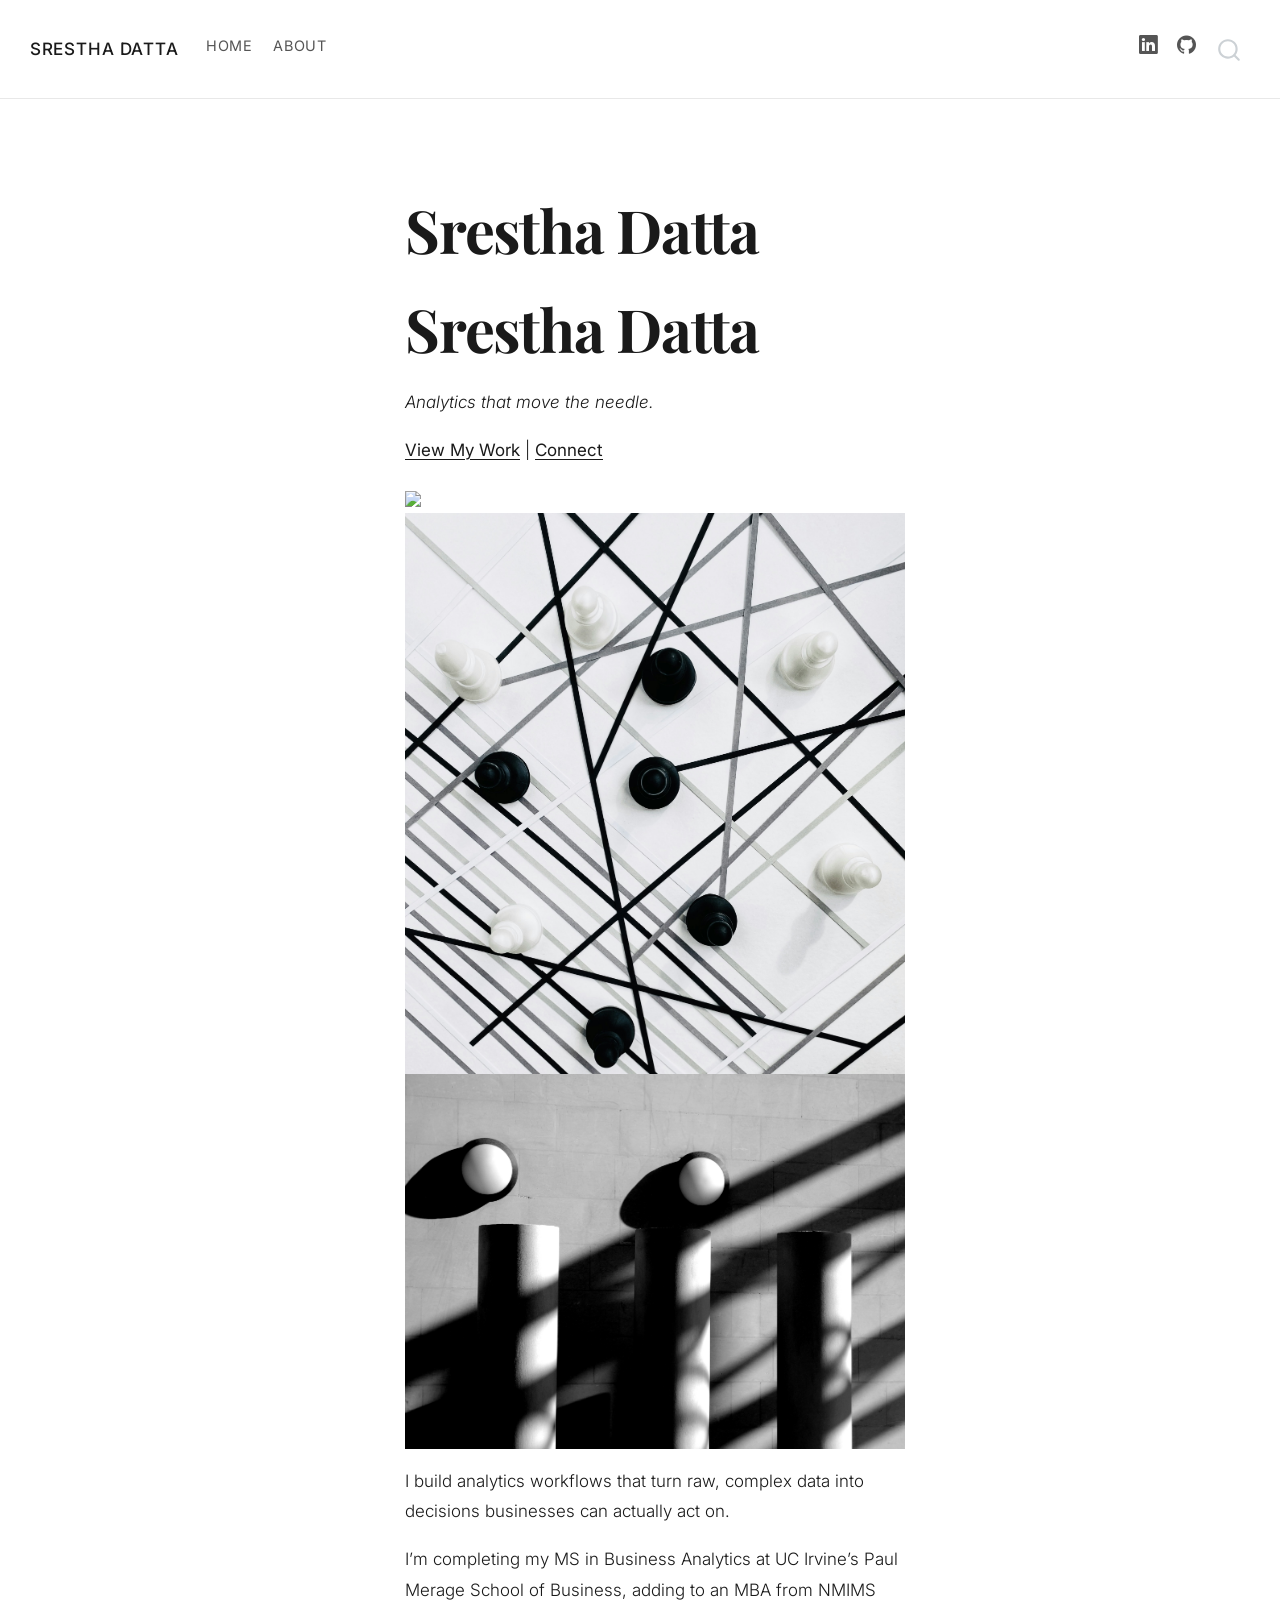
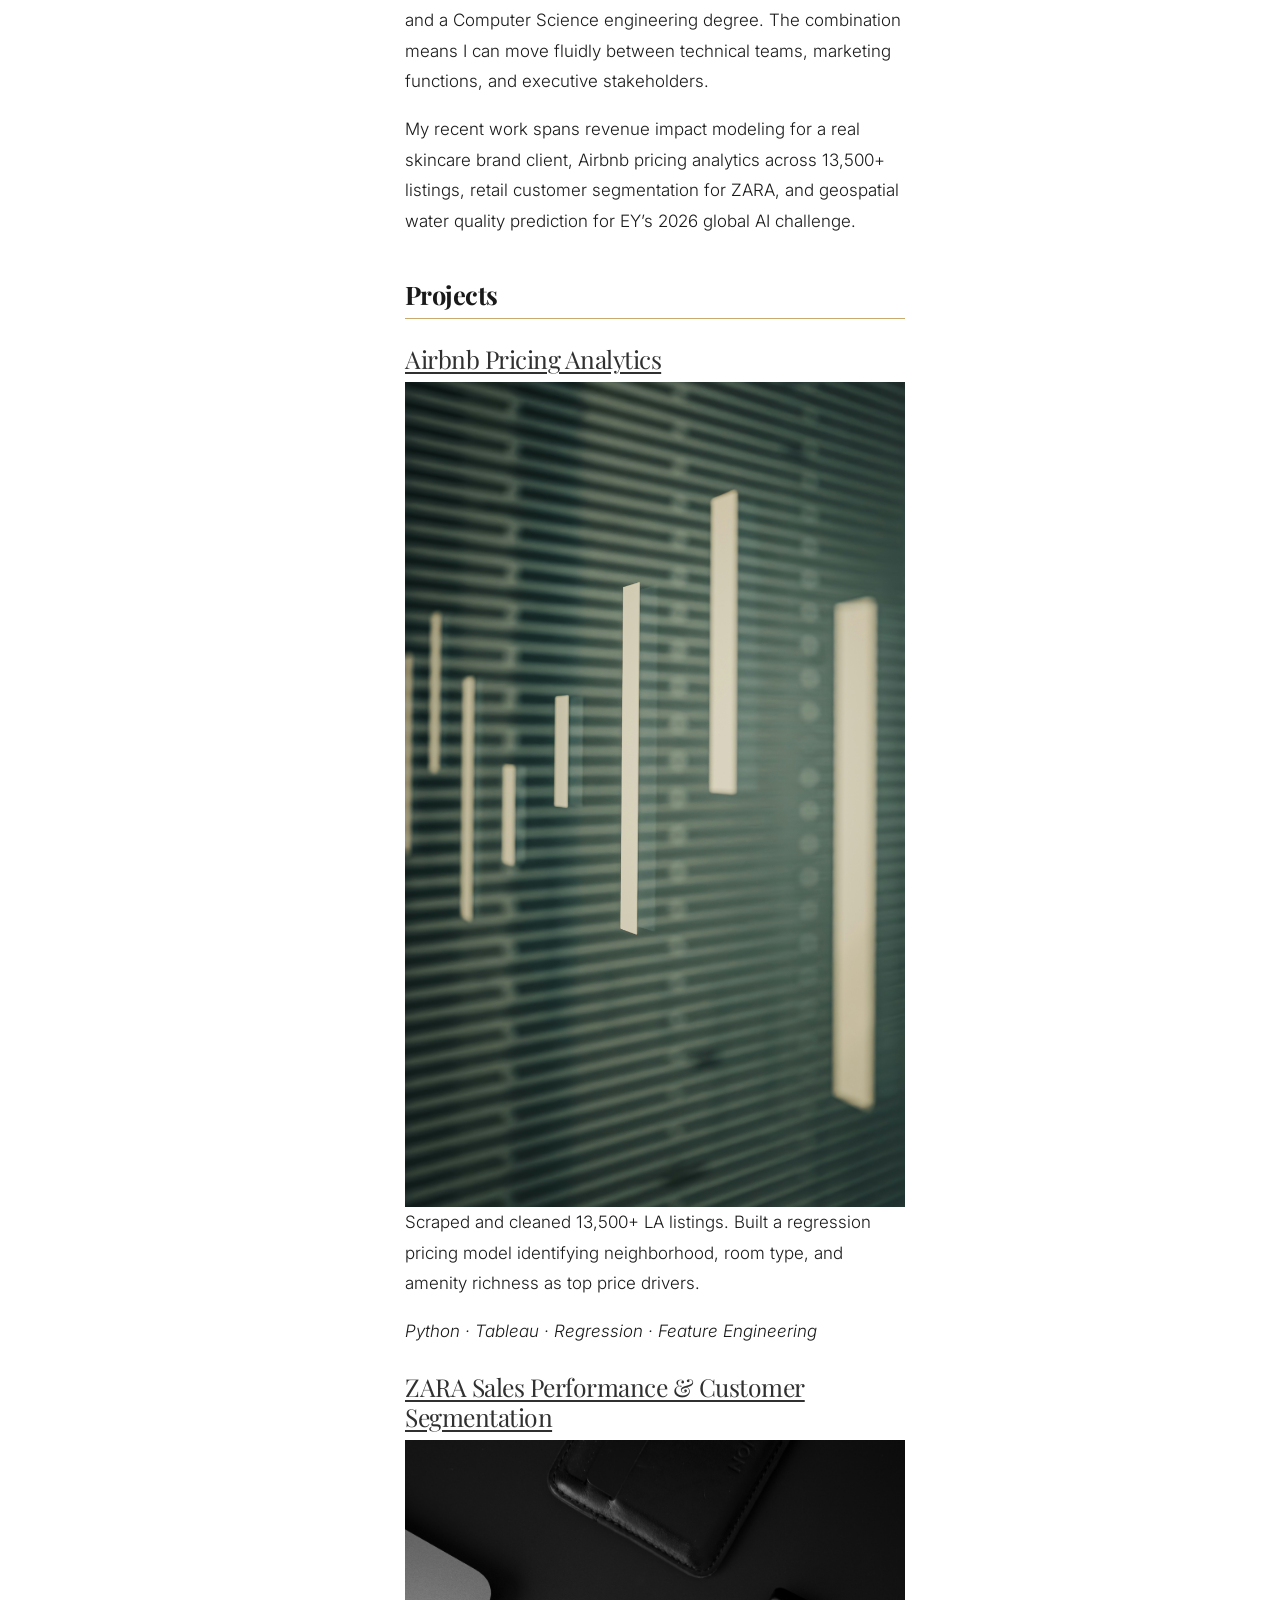
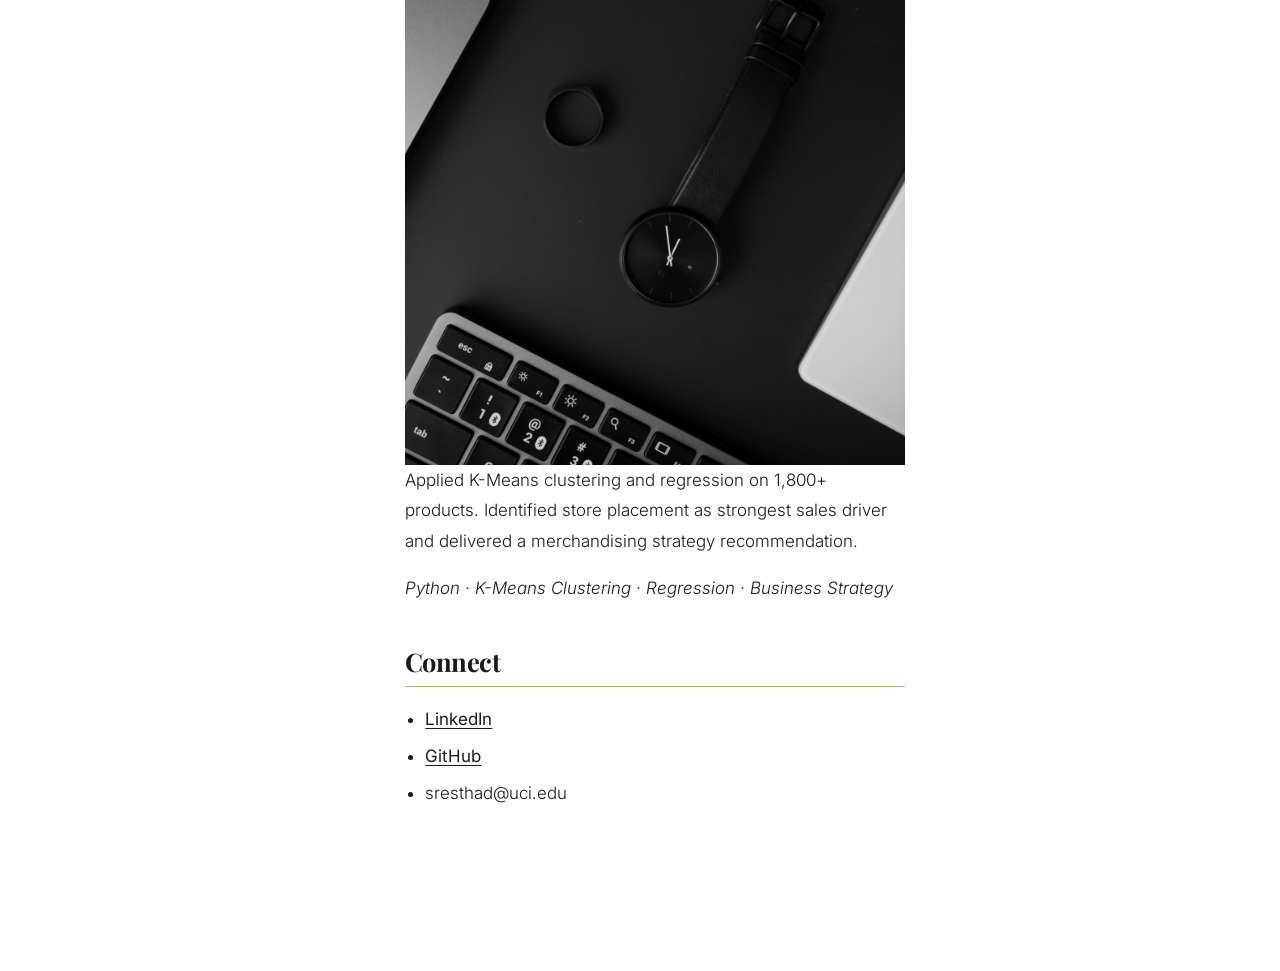
==== index.html @ 5353c67e "deploy: 37ba5224ee42e833a405b9faaa0be8b870cb8e90" ====
<!DOCTYPE html>
<html xmlns="http://www.w3.org/1999/xhtml" lang="en" xml:lang="en"><head>

<meta charset="utf-8">
<meta name="generator" content="quarto-1.9.37">

<meta name="viewport" content="width=device-width, initial-scale=1.0, user-scalable=yes">


<title>Srestha Datta</title>
<style>
/* Default styles provided by pandoc.
** See https://pandoc.org/MANUAL.html#variables-for-html for config info.
*/
code{white-space: pre-wrap;}
span.smallcaps{font-variant: small-caps;}
div.columns{display: flex; gap: min(4vw, 1.5em);}
div.column{flex: auto; overflow-x: auto;}
div.hanging-indent{margin-left: 1.5em; text-indent: -1.5em;}
ul.task-list{list-style: none;}
ul.task-list li input[type="checkbox"] {
  width: 0.8em;
  margin: 0 0.8em 0.2em -1em; /* quarto-specific, see https://github.com/quarto-dev/quarto-cli/issues/4556 */ 
  vertical-align: middle;
}
</style>


<script src="site_libs/quarto-nav/quarto-nav.js"></script>
<script src="site_libs/quarto-nav/headroom.min.js"></script>
<script src="site_libs/clipboard/clipboard.min.js"></script>
<script src="site_libs/quarto-search/autocomplete.umd.js"></script>
<script src="site_libs/quarto-search/fuse.min.js"></script>
<script src="site_libs/quarto-search/quarto-search.js"></script>
<meta name="quarto:offset" content="./">
<script src="site_libs/quarto-html/quarto.js" type="module"></script>
<script src="site_libs/quarto-html/tabsets/tabsets.js" type="module"></script>
<script src="site_libs/quarto-html/popper.min.js"></script>
<script src="site_libs/quarto-html/tippy.umd.min.js"></script>
<script src="site_libs/quarto-html/anchor.min.js"></script>
<link href="site_libs/quarto-html/tippy.css" rel="stylesheet">
<link href="site_libs/quarto-html/quarto-syntax-highlighting-7f8f88aac4f3542376d5c11b86a4c14d.css" rel="stylesheet" id="quarto-text-highlighting-styles">
<script src="site_libs/bootstrap/bootstrap.min.js"></script>
<link href="site_libs/bootstrap/bootstrap-icons.css" rel="stylesheet">
<link href="site_libs/bootstrap/bootstrap-f7333b7c44a7c3d55afcc11699a363c3.min.css" rel="stylesheet" append-hash="true" id="quarto-bootstrap" data-mode="light">
<script id="quarto-search-options" type="application/json">{
  "location": "navbar",
  "copy-button": false,
  "collapse-after": 3,
  "panel-placement": "end",
  "type": "overlay",
  "limit": 50,
  "keyboard-shortcut": [
    "f",
    "/",
    "s"
  ],
  "show-item-context": false,
  "language": {
    "search-no-results-text": "No results",
    "search-matching-documents-text": "matching documents",
    "search-copy-link-title": "Copy link to search",
    "search-hide-matches-text": "Hide additional matches",
    "search-more-match-text": "more match in this document",
    "search-more-matches-text": "more matches in this document",
    "search-clear-button-title": "Clear",
    "search-text-placeholder": "",
    "search-detached-cancel-button-title": "Cancel",
    "search-submit-button-title": "Submit",
    "search-label": "Search"
  }
}</script>


<link rel="stylesheet" href="styles.css">
</head>

<body class="nav-fixed fullcontent quarto-light">

<div id="quarto-search-results"></div>
  <header id="quarto-header" class="headroom fixed-top">
    <nav class="navbar navbar-expand-lg " data-bs-theme="dark">
      <div class="navbar-container container-fluid">
      <div class="navbar-brand-container mx-auto">
    <a class="navbar-brand" href="./index.html">
    <span class="navbar-title">Srestha Datta</span>
    </a>
  </div>
            <div id="quarto-search" class="" title="Search"></div>
          <button class="navbar-toggler" type="button" data-bs-toggle="collapse" data-bs-target="#navbarCollapse" aria-controls="navbarCollapse" role="menu" aria-expanded="false" aria-label="Toggle navigation" onclick="if (window.quartoToggleHeadroom) { window.quartoToggleHeadroom(); }">
  <span class="navbar-toggler-icon"></span>
</button>
          <div class="collapse navbar-collapse" id="navbarCollapse">
            <ul class="navbar-nav navbar-nav-scroll me-auto">
  <li class="nav-item">
    <a class="nav-link active" href="./index.html" aria-current="page"> 
<span class="menu-text">Home</span></a>
  </li>  
  <li class="nav-item">
    <a class="nav-link" href="./about.html"> 
<span class="menu-text">About</span></a>
  </li>  
</ul>
            <ul class="navbar-nav navbar-nav-scroll ms-auto">
  <li class="nav-item compact">
    <a class="nav-link" href="https://www.linkedin.com/in/sresthadatta-316541162"> <i class="bi bi-linkedin" role="img">
</i> 
<span class="menu-text"></span></a>
  </li>  
  <li class="nav-item compact">
    <a class="nav-link" href="https://github.com/sresthadatta"> <i class="bi bi-github" role="img">
</i> 
<span class="menu-text"></span></a>
  </li>  
</ul>
          </div> <!-- /navcollapse -->
            <div class="quarto-navbar-tools">
</div>
      </div> <!-- /container-fluid -->
    </nav>
</header>
<!-- content -->
<div id="quarto-content" class="quarto-container page-columns page-rows-contents page-layout-article page-navbar">
<!-- sidebar -->
<!-- margin-sidebar -->
    
<!-- main -->
<main class="content" id="quarto-document-content">

<header id="title-block-header" class="quarto-title-block default">
<div class="quarto-title">
<h1 class="title">Srestha Datta</h1>
</div>



<div class="quarto-title-meta">

    
  
    
  </div>
  


</header>


<section id="srestha-datta" class="level1 hero-section">
<h1>Srestha Datta</h1>
<p><em>Analytics that move the needle.</em></p>
<p><a href="#projects">View My Work</a> | <a href="#connect">Connect</a></p>
</section>
<div class="gallery-strip">
<p><img src="images/yevhen-ptashnyk-8HG730u1Y-unsplash.jpg" class="img-fluid"> <img src="images/anna-liski-QCt93oSosQQ-unsplash.jpg" class="img-fluid"> <img src="images/lorna-grima-2hSifUwzocs-unsplash.jpg" class="img-fluid"></p>
</div>
<p>I build analytics workflows that turn raw, complex data into decisions businesses can actually act on.</p>
<p>I’m completing my MS in Business Analytics at UC Irvine’s Paul Merage School of Business, adding to an MBA from NMIMS and a Computer Science engineering degree. The combination means I can move fluidly between technical teams, marketing functions, and executive stakeholders.</p>
<p>My recent work spans revenue impact modeling for a real skincare brand client, Airbnb pricing analytics across 13,500+ listings, retail customer segmentation for ZARA, and geospatial water quality prediction for EY’s 2026 global AI challenge.</p>
<section id="projects" class="level2">
<h2 class="anchored" data-anchor-id="projects">Projects</h2>
<section id="airbnb-pricing-analytics" class="level3 project-card">
<h3 class="anchored" data-anchor-id="airbnb-pricing-analytics"><a href="https://github.com/sresthadatta/Airbnb-Analysis">Airbnb Pricing Analytics</a></h3>
<p><img src="images/declan-sun-MF0Wf9aKxU4-unsplash.jpg" class="img-fluid"> Scraped and cleaned 13,500+ LA listings. Built a regression pricing model identifying neighborhood, room type, and amenity richness as top price drivers.</p>
<p><em>Python · Tableau · Regression · Feature Engineering</em></p>
</section>
<section id="zara-sales-performance-customer-segmentation" class="level3 project-card">
<h3 class="anchored" data-anchor-id="zara-sales-performance-customer-segmentation"><a href="https://github.com/sresthadatta/ZARA-Marketing-Analytics">ZARA Sales Performance &amp; Customer Segmentation</a></h3>
<p><img src="images/ernest-karchmit-0fbmfAFC_cM-unsplash.jpg" class="img-fluid"> Applied K-Means clustering and regression on 1,800+ products. Identified store placement as strongest sales driver and delivered a merchandising strategy recommendation.</p>
<p><em>Python · K-Means Clustering · Regression · Business Strategy</em></p>
</section>
</section>
<section id="connect" class="level2">
<h2 class="anchored" data-anchor-id="connect">Connect</h2>
<ul>
<li><a href="https://www.linkedin.com/in/sresthadatta-316541162">LinkedIn</a></li>
<li><a href="https://github.com/sresthadatta">GitHub</a></li>
<li>sresthad@uci.edu</li>
</ul>


</section>

</main> <!-- /main -->
<script id="quarto-html-after-body" type="application/javascript">
  window.document.addEventListener("DOMContentLoaded", function (event) {
    const icon = "";
    const anchorJS = new window.AnchorJS();
    anchorJS.options = {
      placement: 'right',
      icon: icon
    };
    anchorJS.add('.anchored');
    const isCodeAnnotation = (el) => {
      for (const clz of el.classList) {
        if (clz.startsWith('code-annotation-')) {                     
          return true;
        }
      }
      return false;
    }
    const onCopySuccess = function(e) {
      // button target
      const button = e.trigger;
      // don't keep focus
      button.blur();
      // flash "checked"
      button.classList.add('code-copy-button-checked');
      var currentTitle = button.getAttribute("title");
      button.setAttribute("title", "Copied!");
      let tooltip;
      if (window.bootstrap) {
        button.setAttribute("data-bs-toggle", "tooltip");
        button.setAttribute("data-bs-placement", "left");
        button.setAttribute("data-bs-title", "Copied!");
        tooltip = new bootstrap.Tooltip(button, 
          { trigger: "manual", 
            customClass: "code-copy-button-tooltip",
            offset: [0, -8]});
        tooltip.show();    
      }
      setTimeout(function() {
        if (tooltip) {
          tooltip.hide();
          button.removeAttribute("data-bs-title");
          button.removeAttribute("data-bs-toggle");
          button.removeAttribute("data-bs-placement");
        }
        button.setAttribute("title", currentTitle);
        button.classList.remove('code-copy-button-checked');
      }, 1000);
      // clear code selection
      e.clearSelection();
    }
    const getTextToCopy = function(trigger) {
      const outerScaffold = trigger.parentElement.cloneNode(true);
      const codeEl = outerScaffold.querySelector('code');
      for (const childEl of codeEl.children) {
        if (isCodeAnnotation(childEl)) {
          childEl.remove();
        }
      }
      return codeEl.innerText;
    }
    const clipboard = new window.ClipboardJS('.code-copy-button:not([data-in-quarto-modal])', {
      text: getTextToCopy
    });
    clipboard.on('success', onCopySuccess);
    if (window.document.getElementById('quarto-embedded-source-code-modal')) {
      const clipboardModal = new window.ClipboardJS('.code-copy-button[data-in-quarto-modal]', {
        text: getTextToCopy,
        container: window.document.getElementById('quarto-embedded-source-code-modal')
      });
      clipboardModal.on('success', onCopySuccess);
    }
      var localhostRegex = new RegExp(/^(?:http|https):\/\/localhost\:?[0-9]*\//);
      var mailtoRegex = new RegExp(/^mailto:/);
        var filterRegex = new RegExp('/' + window.location.host + '/');
      var isInternal = (href) => {
          return filterRegex.test(href) || localhostRegex.test(href) || mailtoRegex.test(href);
      }
      // Inspect non-navigation links and adorn them if external
     var links = window.document.querySelectorAll('a[href]:not(.nav-link):not(.navbar-brand):not(.toc-action):not(.sidebar-link):not(.sidebar-item-toggle):not(.pagination-link):not(.no-external):not([aria-hidden]):not(.dropdown-item):not(.quarto-navigation-tool):not(.about-link)');
      for (var i=0; i<links.length; i++) {
        const link = links[i];
        if (!isInternal(link.href)) {
          // undo the damage that might have been done by quarto-nav.js in the case of
          // links that we want to consider external
          if (link.dataset.originalHref !== undefined) {
            link.href = link.dataset.originalHref;
          }
        }
      }
    function tippyHover(el, contentFn, onTriggerFn, onUntriggerFn) {
      const config = {
        allowHTML: true,
        maxWidth: 500,
        delay: 100,
        arrow: false,
        appendTo: function(el) {
            return el.parentElement;
        },
        interactive: true,
        interactiveBorder: 10,
        theme: 'quarto',
        placement: 'bottom-start',
      };
      if (contentFn) {
        config.content = contentFn;
      }
      if (onTriggerFn) {
        config.onTrigger = onTriggerFn;
      }
      if (onUntriggerFn) {
        config.onUntrigger = onUntriggerFn;
      }
      window.tippy(el, config); 
    }
    const noterefs = window.document.querySelectorAll('a[role="doc-noteref"]');
    for (var i=0; i<noterefs.length; i++) {
      const ref = noterefs[i];
      tippyHover(ref, function() {
        // use id or data attribute instead here
        let href = ref.getAttribute('data-footnote-href') || ref.getAttribute('href');
        try { href = new URL(href).hash; } catch {}
        const id = href.replace(/^#\/?/, "");
        const note = window.document.getElementById(id);
        if (note) {
          return note.innerHTML;
        } else {
          return "";
        }
      });
    }
    const xrefs = window.document.querySelectorAll('a.quarto-xref');
    const processXRef = (id, note) => {
      // Strip column container classes
      const stripColumnClz = (el) => {
        el.classList.remove("page-full", "page-columns");
        if (el.children) {
          for (const child of el.children) {
            stripColumnClz(child);
          }
        }
      }
      stripColumnClz(note)
      if (id === null || id.startsWith('sec-')) {
        // Special case sections, only their first couple elements
        const container = document.createElement("div");
        if (note.children && note.children.length > 2) {
          container.appendChild(note.children[0].cloneNode(true));
          for (let i = 1; i < note.children.length; i++) {
            const child = note.children[i];
            if (child.tagName === "P" && child.innerText === "") {
              continue;
            } else {
              container.appendChild(child.cloneNode(true));
              break;
            }
          }
          if (window.Quarto?.typesetMath) {
            window.Quarto.typesetMath(container);
          }
          return container.innerHTML
        } else {
          if (window.Quarto?.typesetMath) {
            window.Quarto.typesetMath(note);
          }
          return note.innerHTML;
        }
      } else {
        // Remove any anchor links if they are present
        const anchorLink = note.querySelector('a.anchorjs-link');
        if (anchorLink) {
          anchorLink.remove();
        }
        if (window.Quarto?.typesetMath) {
          window.Quarto.typesetMath(note);
        }
        if (note.classList.contains("callout")) {
          return note.outerHTML;
        } else {
          return note.innerHTML;
        }
      }
    }
    for (var i=0; i<xrefs.length; i++) {
      const xref = xrefs[i];
      tippyHover(xref, undefined, function(instance) {
        instance.disable();
        let url = xref.getAttribute('href');
        let hash = undefined; 
        if (url.startsWith('#')) {
          hash = url;
        } else {
          try { hash = new URL(url).hash; } catch {}
        }
        if (hash) {
          const id = hash.replace(/^#\/?/, "");
          const note = window.document.getElementById(id);
          if (note !== null) {
            try {
              const html = processXRef(id, note.cloneNode(true));
              instance.setContent(html);
            } finally {
              instance.enable();
              instance.show();
            }
          } else {
            // See if we can fetch this
            fetch(url.split('#')[0])
            .then(res => res.text())
            .then(html => {
              const parser = new DOMParser();
              const htmlDoc = parser.parseFromString(html, "text/html");
              const note = htmlDoc.getElementById(id);
              if (note !== null) {
                const html = processXRef(id, note);
                instance.setContent(html);
              } 
            }).finally(() => {
              instance.enable();
              instance.show();
            });
          }
        } else {
          // See if we can fetch a full url (with no hash to target)
          // This is a special case and we should probably do some content thinning / targeting
          fetch(url)
          .then(res => res.text())
          .then(html => {
            const parser = new DOMParser();
            const htmlDoc = parser.parseFromString(html, "text/html");
            const note = htmlDoc.querySelector('main.content');
            if (note !== null) {
              // This should only happen for chapter cross references
              // (since there is no id in the URL)
              // remove the first header
              if (note.children.length > 0 && note.children[0].tagName === "HEADER") {
                note.children[0].remove();
              }
              const html = processXRef(null, note);
              instance.setContent(html);
            } 
          }).finally(() => {
            instance.enable();
            instance.show();
          });
        }
      }, function(instance) {
      });
    }
        let selectedAnnoteEl;
        const selectorForAnnotation = ( cell, annotation) => {
          let cellAttr = 'data-code-cell="' + cell + '"';
          let lineAttr = 'data-code-annotation="' +  annotation + '"';
          const selector = 'span[' + cellAttr + '][' + lineAttr + ']';
          return selector;
        }
        const selectCodeLines = (annoteEl) => {
          const doc = window.document;
          const targetCell = annoteEl.getAttribute("data-target-cell");
          const targetAnnotation = annoteEl.getAttribute("data-target-annotation");
          const annoteSpan = window.document.querySelector(selectorForAnnotation(targetCell, targetAnnotation));
          const lines = annoteSpan.getAttribute("data-code-lines").split(",");
          const lineIds = lines.map((line) => {
            return targetCell + "-" + line;
          })
          let top = null;
          let height = null;
          let parent = null;
          if (lineIds.length > 0) {
              //compute the position of the single el (top and bottom and make a div)
              const el = window.document.getElementById(lineIds[0]);
              top = el.offsetTop;
              height = el.offsetHeight;
              parent = el.parentElement.parentElement;
            if (lineIds.length > 1) {
              const lastEl = window.document.getElementById(lineIds[lineIds.length - 1]);
              const bottom = lastEl.offsetTop + lastEl.offsetHeight;
              height = bottom - top;
            }
            if (top !== null && height !== null && parent !== null) {
              // cook up a div (if necessary) and position it 
              let div = window.document.getElementById("code-annotation-line-highlight");
              if (div === null) {
                div = window.document.createElement("div");
                div.setAttribute("id", "code-annotation-line-highlight");
                div.style.position = 'absolute';
                parent.appendChild(div);
              }
              div.style.top = top - 2 + "px";
              div.style.height = height + 4 + "px";
              div.style.left = 0;
              let gutterDiv = window.document.getElementById("code-annotation-line-highlight-gutter");
              if (gutterDiv === null) {
                gutterDiv = window.document.createElement("div");
                gutterDiv.setAttribute("id", "code-annotation-line-highlight-gutter");
                gutterDiv.style.position = 'absolute';
                const codeCell = window.document.getElementById(targetCell);
                const gutter = codeCell.querySelector('.code-annotation-gutter');
                gutter.appendChild(gutterDiv);
              }
              gutterDiv.style.top = top - 2 + "px";
              gutterDiv.style.height = height + 4 + "px";
            }
            selectedAnnoteEl = annoteEl;
          }
        };
        const unselectCodeLines = () => {
          const elementsIds = ["code-annotation-line-highlight", "code-annotation-line-highlight-gutter"];
          elementsIds.forEach((elId) => {
            const div = window.document.getElementById(elId);
            if (div) {
              div.remove();
            }
          });
          selectedAnnoteEl = undefined;
        };
          // Handle positioning of the toggle
      window.addEventListener(
        "resize",
        throttle(() => {
          elRect = undefined;
          if (selectedAnnoteEl) {
            selectCodeLines(selectedAnnoteEl);
          }
        }, 10)
      );
      function throttle(fn, ms) {
      let throttle = false;
      let timer;
        return (...args) => {
          if(!throttle) { // first call gets through
              fn.apply(this, args);
              throttle = true;
          } else { // all the others get throttled
              if(timer) clearTimeout(timer); // cancel #2
              timer = setTimeout(() => {
                fn.apply(this, args);
                timer = throttle = false;
              }, ms);
          }
        };
      }
        // Attach click handler to the DT
        const annoteDls = window.document.querySelectorAll('dt[data-target-cell]');
        for (const annoteDlNode of annoteDls) {
          annoteDlNode.addEventListener('click', (event) => {
            const clickedEl = event.target;
            if (clickedEl !== selectedAnnoteEl) {
              unselectCodeLines();
              const activeEl = window.document.querySelector('dt[data-target-cell].code-annotation-active');
              if (activeEl) {
                activeEl.classList.remove('code-annotation-active');
              }
              selectCodeLines(clickedEl);
              clickedEl.classList.add('code-annotation-active');
            } else {
              // Unselect the line
              unselectCodeLines();
              clickedEl.classList.remove('code-annotation-active');
            }
          });
        }
    const findCites = (el) => {
      const parentEl = el.parentElement;
      if (parentEl) {
        const cites = parentEl.dataset.cites;
        if (cites) {
          return {
            el,
            cites: cites.split(' ')
          };
        } else {
          return findCites(el.parentElement)
        }
      } else {
        return undefined;
      }
    };
    var bibliorefs = window.document.querySelectorAll('a[role="doc-biblioref"]');
    for (var i=0; i<bibliorefs.length; i++) {
      const ref = bibliorefs[i];
      const citeInfo = findCites(ref);
      if (citeInfo) {
        tippyHover(citeInfo.el, function() {
          var popup = window.document.createElement('div');
          citeInfo.cites.forEach(function(cite) {
            var citeDiv = window.document.createElement('div');
            citeDiv.classList.add('hanging-indent');
            citeDiv.classList.add('csl-entry');
            var biblioDiv = window.document.getElementById('ref-' + cite);
            if (biblioDiv) {
              citeDiv.innerHTML = biblioDiv.innerHTML;
            }
            popup.appendChild(citeDiv);
          });
          return popup.innerHTML;
        });
      }
    }
  });
  </script>
</div> <!-- /content -->




</body></html>
---- site_libs/quarto-html/tippy.css ----
.tippy-box[data-animation=fade][data-state=hidden]{opacity:0}[data-tippy-root]{max-width:calc(100vw - 10px)}.tippy-box{position:relative;background-color:#333;color:#fff;border-radius:4px;font-size:14px;line-height:1.4;white-space:normal;outline:0;transition-property:transform,visibility,opacity}.tippy-box[data-placement^=top]>.tippy-arrow{bottom:0}.tippy-box[data-placement^=top]>.tippy-arrow:before{bottom:-7px;left:0;border-width:8px 8px 0;border-top-color:initial;transform-origin:center top}.tippy-box[data-placement^=bottom]>.tippy-arrow{top:0}.tippy-box[data-placement^=bottom]>.tippy-arrow:before{top:-7px;left:0;border-width:0 8px 8px;border-bottom-color:initial;transform-origin:center bottom}.tippy-box[data-placement^=left]>.tippy-arrow{right:0}.tippy-box[data-placement^=left]>.tippy-arrow:before{border-width:8px 0 8px 8px;border-left-color:initial;right:-7px;transform-origin:center left}.tippy-box[data-placement^=right]>.tippy-arrow{left:0}.tippy-box[data-placement^=right]>.tippy-arrow:before{left:-7px;border-width:8px 8px 8px 0;border-right-color:initial;transform-origin:center right}.tippy-box[data-inertia][data-state=visible]{transition-timing-function:cubic-bezier(.54,1.5,.38,1.11)}.tippy-arrow{width:16px;height:16px;color:#333}.tippy-arrow:before{content:"";position:absolute;border-color:transparent;border-style:solid}.tippy-content{position:relative;padding:5px 9px;z-index:1}
---- site_libs/quarto-html/quarto-syntax-highlighting-7f8f88aac4f3542376d5c11b86a4c14d.css ----
/* quarto syntax highlight colors */
:root {
  --quarto-hl-ot-color: #003B4F;
  --quarto-hl-at-color: #657422;
  --quarto-hl-ss-color: #20794D;
  --quarto-hl-an-color: #5E5E5E;
  --quarto-hl-fu-color: #4758AB;
  --quarto-hl-st-color: #20794D;
  --quarto-hl-cf-color: #003B4F;
  --quarto-hl-op-color: #5E5E5E;
  --quarto-hl-er-color: #AD0000;
  --quarto-hl-bn-color: #AD0000;
  --quarto-hl-al-color: #AD0000;
  --quarto-hl-va-color: #111111;
  --quarto-hl-bu-color: inherit;
  --quarto-hl-ex-color: inherit;
  --quarto-hl-pp-color: #AD0000;
  --quarto-hl-in-color: #5E5E5E;
  --quarto-hl-vs-color: #20794D;
  --quarto-hl-wa-color: #5E5E5E;
  --quarto-hl-do-color: #5E5E5E;
  --quarto-hl-im-color: #00769E;
  --quarto-hl-ch-color: #20794D;
  --quarto-hl-dt-color: #AD0000;
  --quarto-hl-fl-color: #AD0000;
  --quarto-hl-co-color: #5E5E5E;
  --quarto-hl-cv-color: #5E5E5E;
  --quarto-hl-cn-color: #8f5902;
  --quarto-hl-sc-color: #5E5E5E;
  --quarto-hl-dv-color: #AD0000;
  --quarto-hl-kw-color: #003B4F;
}

/* other quarto variables */
:root {
  --quarto-font-monospace: SFMono-Regular, Menlo, Monaco, Consolas, "Liberation Mono", "Courier New", monospace;
}

/* syntax highlight based on Pandoc's rules */
pre > code.sourceCode > span {
  color: #003B4F;
}

code.sourceCode > span {
  color: #003B4F;
}

div.sourceCode,
div.sourceCode pre.sourceCode {
  color: #003B4F;
}

/* Normal */
code span {
  color: #003B4F;
}

/* Alert */
code span.al {
  color: #AD0000;
  font-style: inherit;
}

/* Annotation */
code span.an {
  color: #5E5E5E;
  font-style: inherit;
}

/* Attribute */
code span.at {
  color: #657422;
  font-style: inherit;
}

/* BaseN */
code span.bn {
  color: #AD0000;
  font-style: inherit;
}

/* BuiltIn */
code span.bu {
  font-style: inherit;
}

/* ControlFlow */
code span.cf {
  color: #003B4F;
  font-weight: bold;
  font-style: inherit;
}

/* Char */
code span.ch {
  color: #20794D;
  font-style: inherit;
}

/* Constant */
code span.cn {
  color: #8f5902;
  font-style: inherit;
}

/* Comment */
code span.co {
  color: #5E5E5E;
  font-style: inherit;
}

/* CommentVar */
code span.cv {
  color: #5E5E5E;
  font-style: italic;
}

/* Documentation */
code span.do {
  color: #5E5E5E;
  font-style: italic;
}

/* DataType */
code span.dt {
  color: #AD0000;
  font-style: inherit;
}

/* DecVal */
code span.dv {
  color: #AD0000;
  font-style: inherit;
}

/* Error */
code span.er {
  color: #AD0000;
  font-style: inherit;
}

/* Extension */
code span.ex {
  font-style: inherit;
}

/* Float */
code span.fl {
  color: #AD0000;
  font-style: inherit;
}

/* Function */
code span.fu {
  color: #4758AB;
  font-style: inherit;
}

/* Import */
code span.im {
  color: #00769E;
  font-style: inherit;
}

/* Information */
code span.in {
  color: #5E5E5E;
  font-style: inherit;
}

/* Keyword */
code span.kw {
  color: #003B4F;
  font-weight: bold;
  font-style: inherit;
}

/* Operator */
code span.op {
  color: #5E5E5E;
  font-style: inherit;
}

/* Other */
code span.ot {
  color: #003B4F;
  font-style: inherit;
}

/* Preprocessor */
code span.pp {
  color: #AD0000;
  font-style: inherit;
}

/* SpecialChar */
code span.sc {
  color: #5E5E5E;
  font-style: inherit;
}

/* SpecialString */
code span.ss {
  color: #20794D;
  font-style: inherit;
}

/* String */
code span.st {
  color: #20794D;
  font-style: inherit;
}

/* Variable */
code span.va {
  color: #111111;
  font-style: inherit;
}

/* VerbatimString */
code span.vs {
  color: #20794D;
  font-style: inherit;
}

/* Warning */
code span.wa {
  color: #5E5E5E;
  font-style: italic;
}

.prevent-inlining {
  content: "</";
}

/*# sourceMappingURL=789ad8cd35626ba772517505b42a116e.css.map */
---- styles.css ----
/* Typography */
@import url('https://fonts.googleapis.com/css2?family=Playfair+Display:wght@700&family=Inter:wght@300;400;500&display=swap');

body {
    font-family: 'Inter', sans-serif;
    font-weight: 300;
    color: #1a1a1a;
    background-color: #ffffff;
    font-size: 1rem;
    line-height: 1.8;
}

h1,
h2,
h3 {
    font-family: 'Playfair Display', serif;
    font-weight: 700;
    color: #1a1a1a;
    letter-spacing: -0.02em;
}

h1 {
    font-size: 3.5rem;
    line-height: 1.1;
    margin-bottom: 1.5rem;
}

h2 {
    font-size: 1.5rem;
    margin-top: 2.5rem;
    margin-bottom: 1rem;
    border-bottom: 1px solid #e8e8e8;
    padding-bottom: 0.5rem;
}

/* Navbar */
.navbar {
    background-color: #ffffff !important;
    border-bottom: 1px solid #e8e8e8;
    padding: 1.2rem 2rem;
}

.navbar-brand {
    font-family: 'Inter', sans-serif;
    font-weight: 500;
    font-size: 1rem;
    color: #1a1a1a !important;
    letter-spacing: 0.05em;
    text-transform: uppercase;
}

.nav-link {
    color: #555 !important;
    font-size: 0.85rem;
    letter-spacing: 0.05em;
    text-transform: uppercase;
    font-weight: 400;
}

.nav-link:hover {
    color: #1a1a1a !important;
}

/* Main content */
#quarto-content {
    max-width: 780px;
    margin: 0 auto;
    padding: 4rem 2rem;
}

/* Links */
a {
    color: #1a1a1a;
    text-decoration: underline;
    text-underline-offset: 3px;
}

a:hover {
    color: #c9a96e;
}

/* Accent color — warm gold */
h2 {
    border-bottom-color: #c9a96e;
}

/* List styling */
ul {
    padding-left: 1.2rem;
}

li {
    margin-bottom: 0.4rem;
}

/* Footer */
.nav-footer {
    border-top: 1px solid #e8e8e8;
    font-size: 0.8rem;
    color: #999;
    padding: 1.5rem 2rem;
}

/* Custom styles — add your own here */
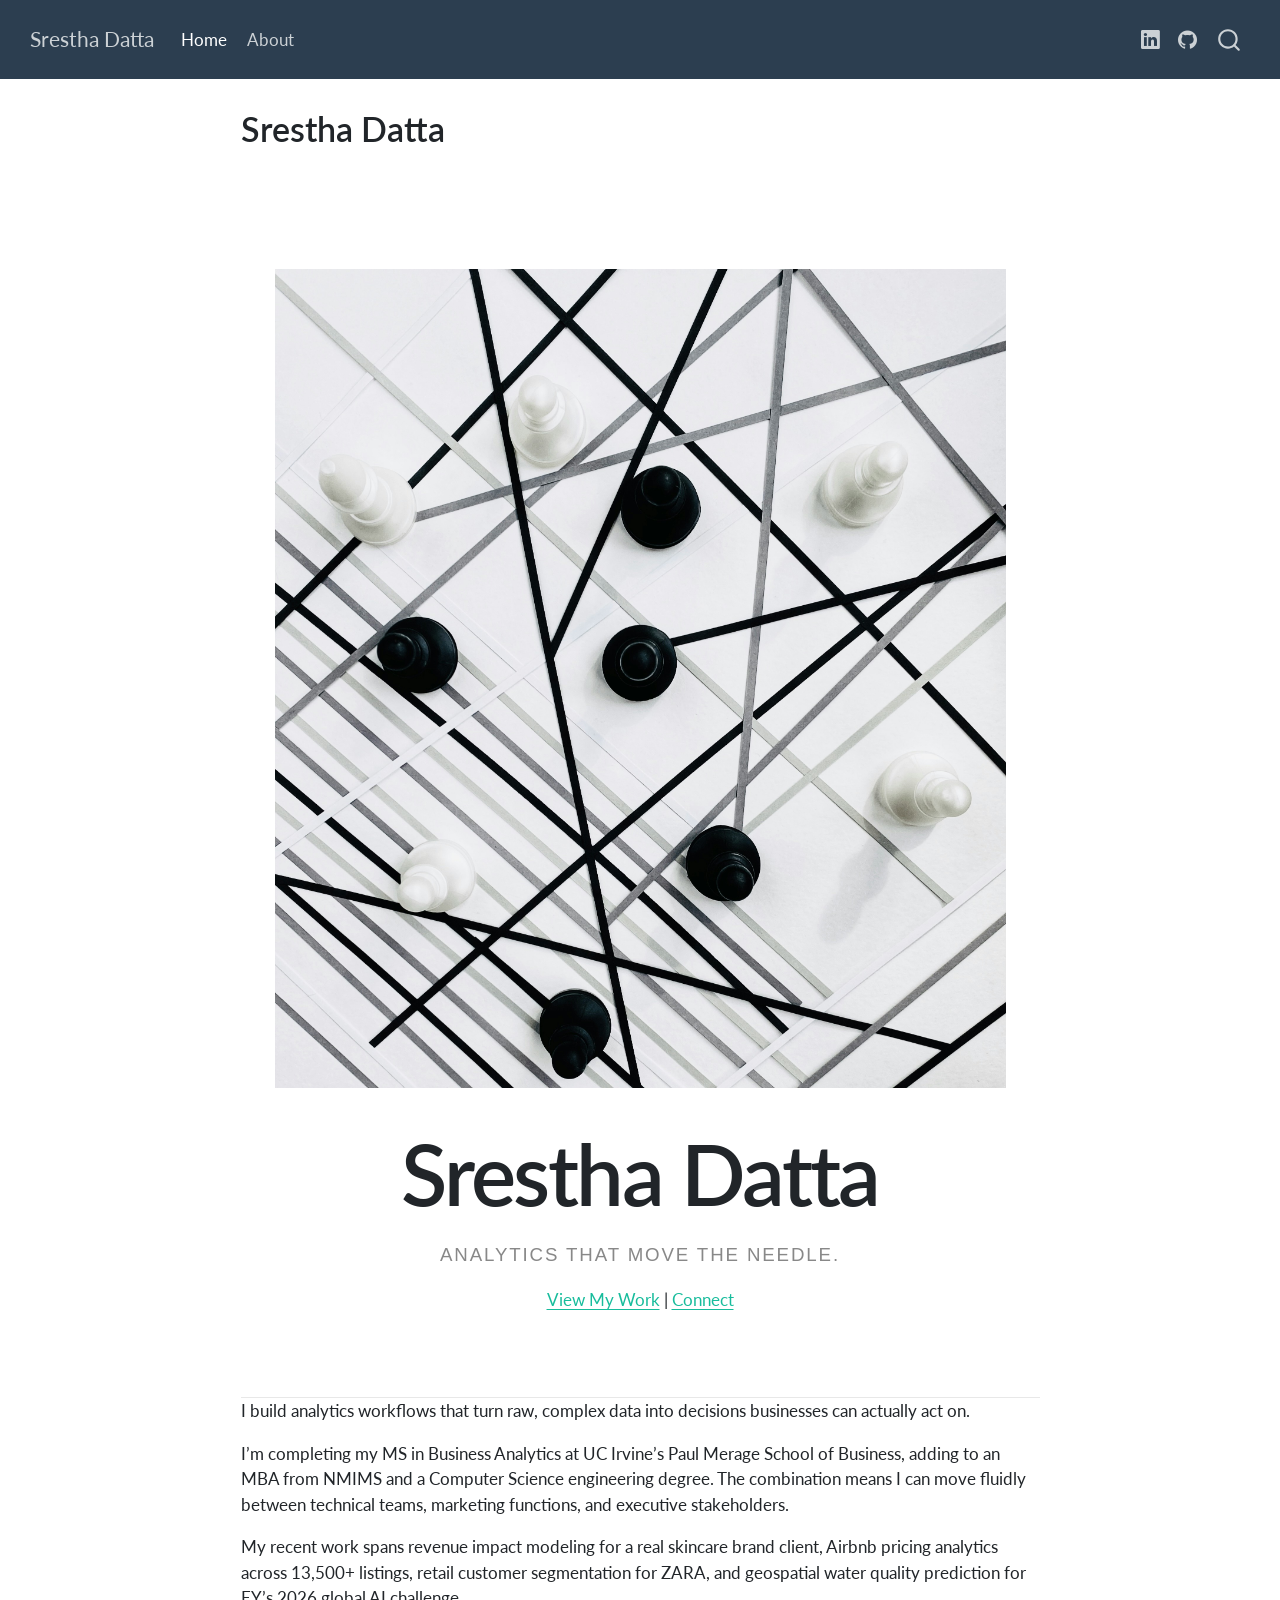
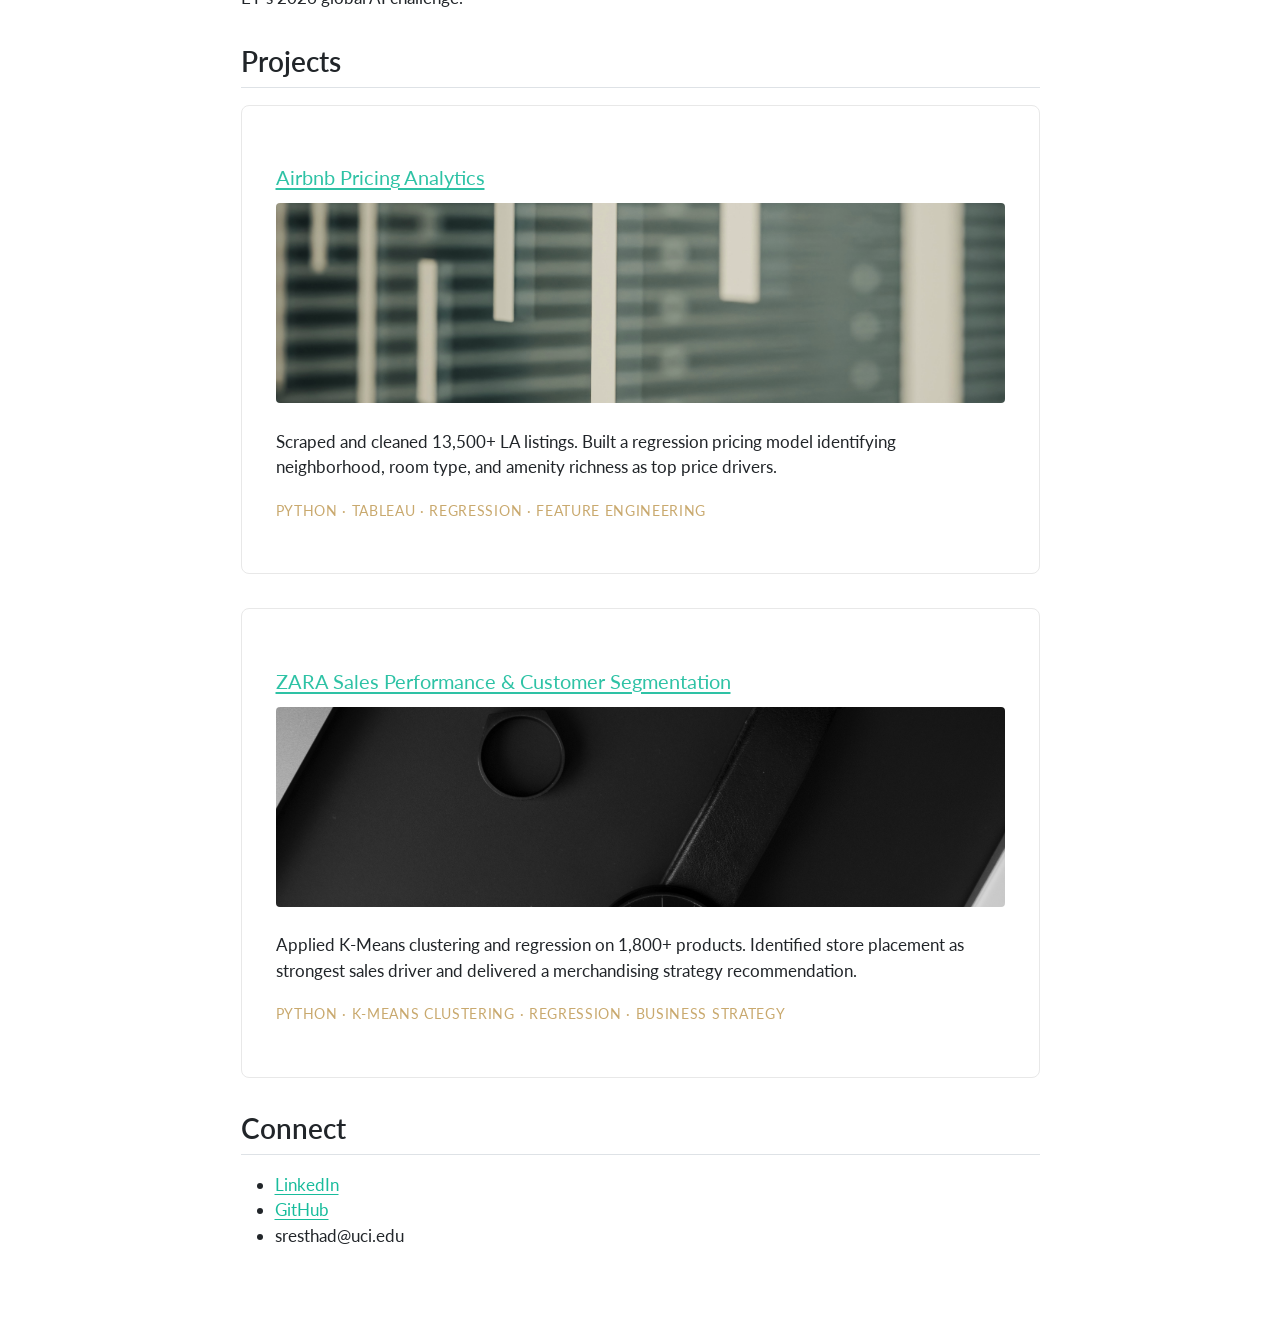
==== commit cc7e15dc: "deploy: 3f7798b86bc16fbc4c03c88c94f50cba105baa42" ====
--- a/index.html
+++ b/index.html
@@ -146,13 +146,13 @@
 </header>
 
 
-<section id="srestha-datta" class="level1 hero-section">
+<div class="hero-section">
+<p><img src="images/anna-liski-QCt93oSosQQ-unsplash.jpg" class="img-fluid"></p>
+<section id="srestha-datta" class="level1">
 <h1>Srestha Datta</h1>
 <p><em>Analytics that move the needle.</em></p>
 <p><a href="#projects">View My Work</a> | <a href="#connect">Connect</a></p>
 </section>
-<div class="gallery-strip">
-<p><img src="images/yevhen-ptashnyk-8HG730u1Y-unsplash.jpg" class="img-fluid"> <img src="images/anna-liski-QCt93oSosQQ-unsplash.jpg" class="img-fluid"> <img src="images/lorna-grima-2hSifUwzocs-unsplash.jpg" class="img-fluid"></p>
 </div>
 <p>I build analytics workflows that turn raw, complex data into decisions businesses can actually act on.</p>
 <p>I’m completing my MS in Business Analytics at UC Irvine’s Paul Merage School of Business, adding to an MBA from NMIMS and a Computer Science engineering degree. The combination means I can move fluidly between technical teams, marketing functions, and executive stakeholders.</p>
@@ -161,12 +161,12 @@
 <h2 class="anchored" data-anchor-id="projects">Projects</h2>
 <section id="airbnb-pricing-analytics" class="level3 project-card">
 <h3 class="anchored" data-anchor-id="airbnb-pricing-analytics"><a href="https://github.com/sresthadatta/Airbnb-Analysis">Airbnb Pricing Analytics</a></h3>
-<p><img src="images/declan-sun-MF0Wf9aKxU4-unsplash.jpg" class="img-fluid"> Scraped and cleaned 13,500+ LA listings. Built a regression pricing model identifying neighborhood, room type, and amenity richness as top price drivers.</p>
+<p><img src="images/declan-sun-MF0Wf9aKxU4-unsplash.jpg" class="project-thumb img-fluid"> Scraped and cleaned 13,500+ LA listings. Built a regression pricing model identifying neighborhood, room type, and amenity richness as top price drivers.</p>
 <p><em>Python · Tableau · Regression · Feature Engineering</em></p>
 </section>
 <section id="zara-sales-performance-customer-segmentation" class="level3 project-card">
 <h3 class="anchored" data-anchor-id="zara-sales-performance-customer-segmentation"><a href="https://github.com/sresthadatta/ZARA-Marketing-Analytics">ZARA Sales Performance &amp; Customer Segmentation</a></h3>
-<p><img src="images/ernest-karchmit-0fbmfAFC_cM-unsplash.jpg" class="img-fluid"> Applied K-Means clustering and regression on 1,800+ products. Identified store placement as strongest sales driver and delivered a merchandising strategy recommendation.</p>
+<p><img src="images/ernest-karchmit-0fbmfAFC_cM-unsplash.jpg" class="project-thumb img-fluid"> Applied K-Means clustering and regression on 1,800+ products. Identified store placement as strongest sales driver and delivered a merchandising strategy recommendation.</p>
 <p><em>Python · K-Means Clustering · Regression · Business Strategy</em></p>
 </section>
 </section>
--- a/styles.css
+++ b/styles.css
@@ -1,104 +1,78 @@
-/* Typography */
-@import url('https://fonts.googleapis.com/css2?family=Playfair+Display:wght@700&family=Inter:wght@300;400;500&display=swap');
-
-body {
-    font-family: 'Inter', sans-serif;
-    font-weight: 300;
-    color: #1a1a1a;
-    background-color: #ffffff;
-    font-size: 1rem;
-    line-height: 1.8;
+/* Hero Section */
+.hero-section {
+  text-align: center;
+  padding: 6rem 2rem 4rem;
+  border-bottom: 1px solid #e8e8e8;
 }
 
-h1,
-h2,
-h3 {
-    font-family: 'Playfair Display', serif;
-    font-weight: 700;
-    color: #1a1a1a;
-    letter-spacing: -0.02em;
+.hero-section h1 {
+  font-size: 5rem;
+  letter-spacing: -0.03em;
+  margin-bottom: 1rem;
 }
 
-h1 {
-    font-size: 3.5rem;
-    line-height: 1.1;
-    margin-bottom: 1.5rem;
+.hero-section em {
+  font-family: 'Inter', sans-serif;
+  font-weight: 300;
+  font-size: 1.1rem;
+  color: #888;
+  font-style: normal;
+  letter-spacing: 0.1em;
+  text-transform: uppercase;
 }
 
-h2 {
-    font-size: 1.5rem;
-    margin-top: 2.5rem;
-    margin-bottom: 1rem;
-    border-bottom: 1px solid #e8e8e8;
-    padding-bottom: 0.5rem;
+/* Gallery Strip */
+.gallery-strip {
+  display: flex;
+  gap: 1rem;
+  margin: 3rem 0;
+  height: 280px;
+  overflow: hidden;
 }
 
-/* Navbar */
-.navbar {
-    background-color: #ffffff !important;
-    border-bottom: 1px solid #e8e8e8;
-    padding: 1.2rem 2rem;
+.gallery-strip img {
+  flex: 1;
+  object-fit: cover;
+  border-radius: 4px;
+  filter: grayscale(20%);
+  transition: filter 0.3s ease;
 }
 
-.navbar-brand {
-    font-family: 'Inter', sans-serif;
-    font-weight: 500;
-    font-size: 1rem;
-    color: #1a1a1a !important;
-    letter-spacing: 0.05em;
-    text-transform: uppercase;
+.gallery-strip img:hover {
+  filter: grayscale(0%);
 }
 
-.nav-link {
-    color: #555 !important;
-    font-size: 0.85rem;
-    letter-spacing: 0.05em;
-    text-transform: uppercase;
-    font-weight: 400;
+/* Project Cards */
+.project-card {
+  border: 1px solid #e8e8e8;
+  border-radius: 8px;
+  padding: 2rem;
+  margin-bottom: 2rem;
+  transition: box-shadow 0.3s ease;
 }
 
-.nav-link:hover {
-    color: #1a1a1a !important;
+.project-card:hover {
+  box-shadow: 0 8px 30px rgba(0,0,0,0.08);
 }
 
-/* Main content */
-#quarto-content {
-    max-width: 780px;
-    margin: 0 auto;
-    padding: 4rem 2rem;
+.project-card img {
+  width: 100%;
+  height: 200px;
+  object-fit: cover;
+  border-radius: 4px;
+  margin-bottom: 1.5rem;
+  filter: grayscale(30%);
 }
 
-/* Links */
-a {
-    color: #1a1a1a;
-    text-decoration: underline;
-    text-underline-offset: 3px;
+.project-card h3 {
+  font-size: 1.2rem;
+  margin-bottom: 0.8rem;
 }
 
-a:hover {
-    color: #c9a96e;
-}
-
-/* Accent color — warm gold */
-h2 {
-    border-bottom-color: #c9a96e;
-}
-
-/* List styling */
-ul {
-    padding-left: 1.2rem;
-}
-
-li {
-    margin-bottom: 0.4rem;
-}
-
-/* Footer */
-.nav-footer {
-    border-top: 1px solid #e8e8e8;
-    font-size: 0.8rem;
-    color: #999;
-    padding: 1.5rem 2rem;
-}
-
-/* Custom styles — add your own here */+.project-card em {
+  font-size: 0.8rem;
+  color: #c9a96e;
+  font-style: normal;
+  letter-spacing: 0.05em;
+  text-transform: uppercase;
+}
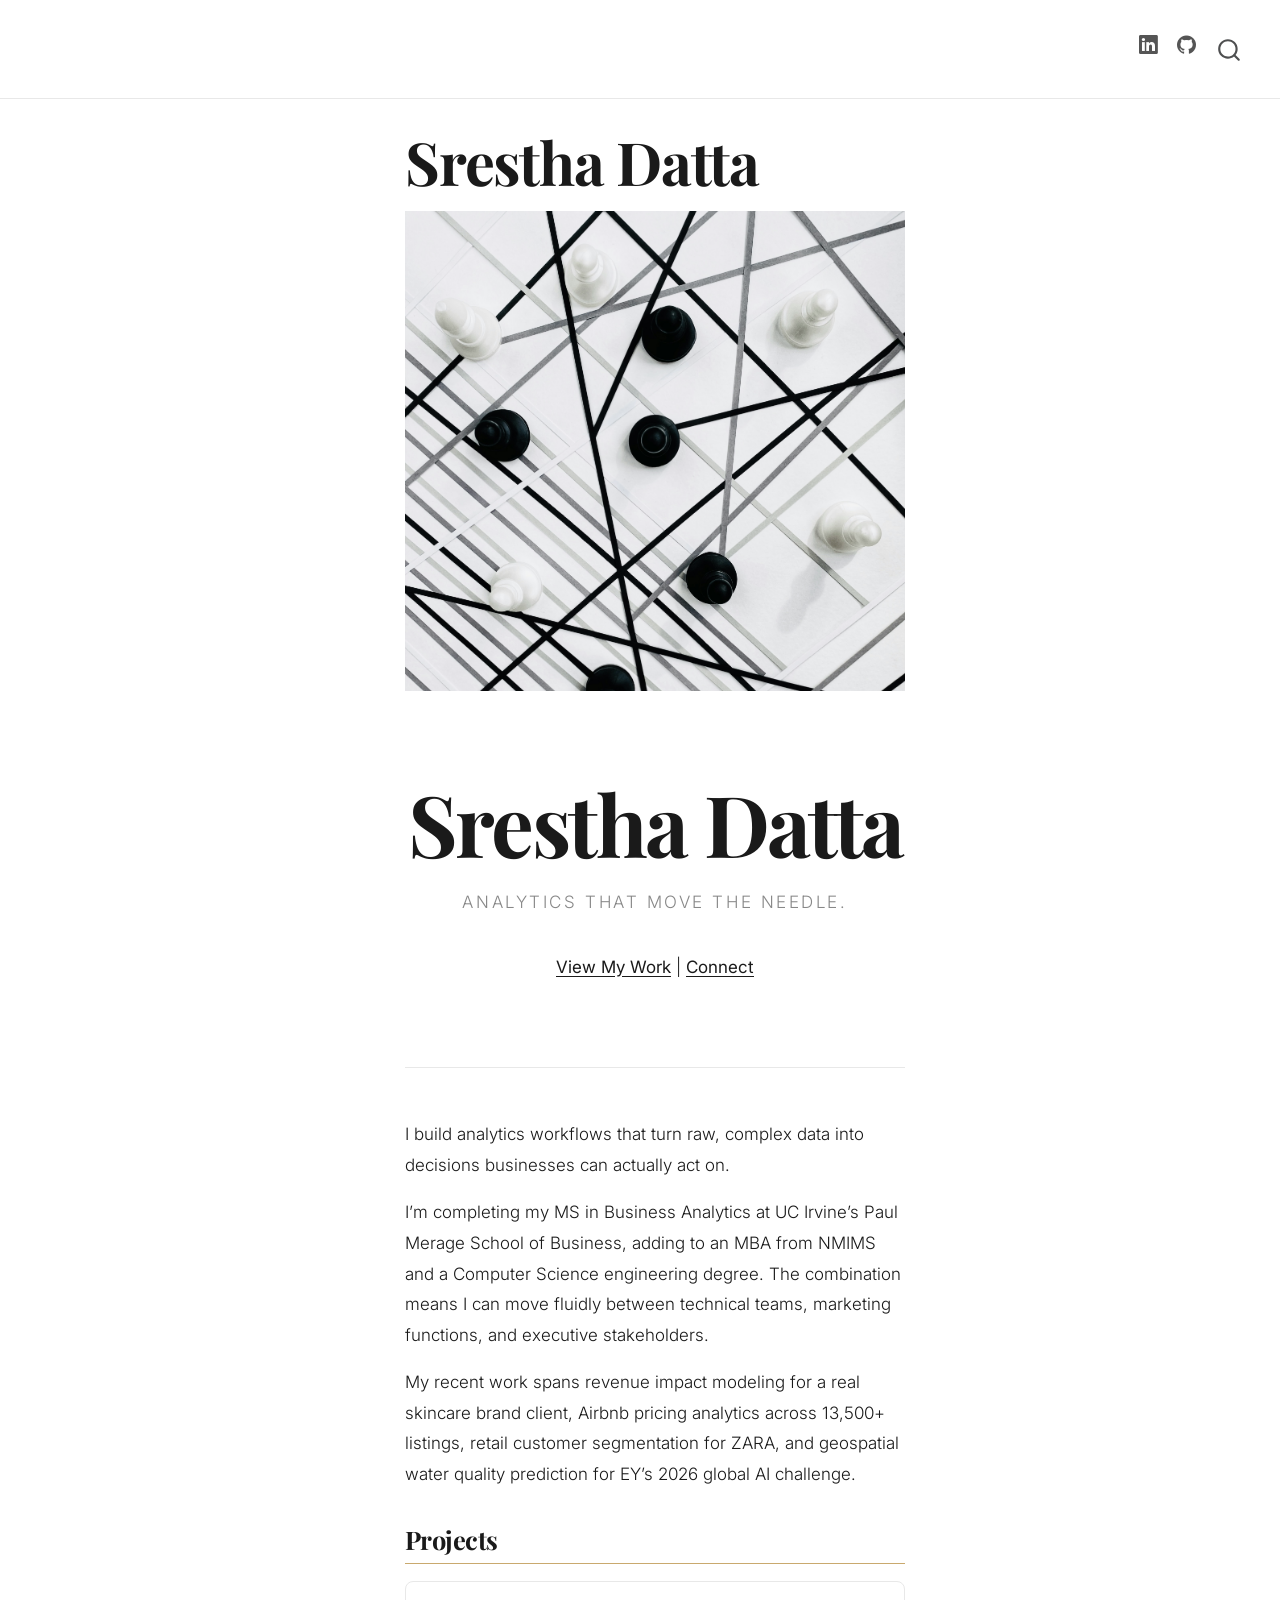
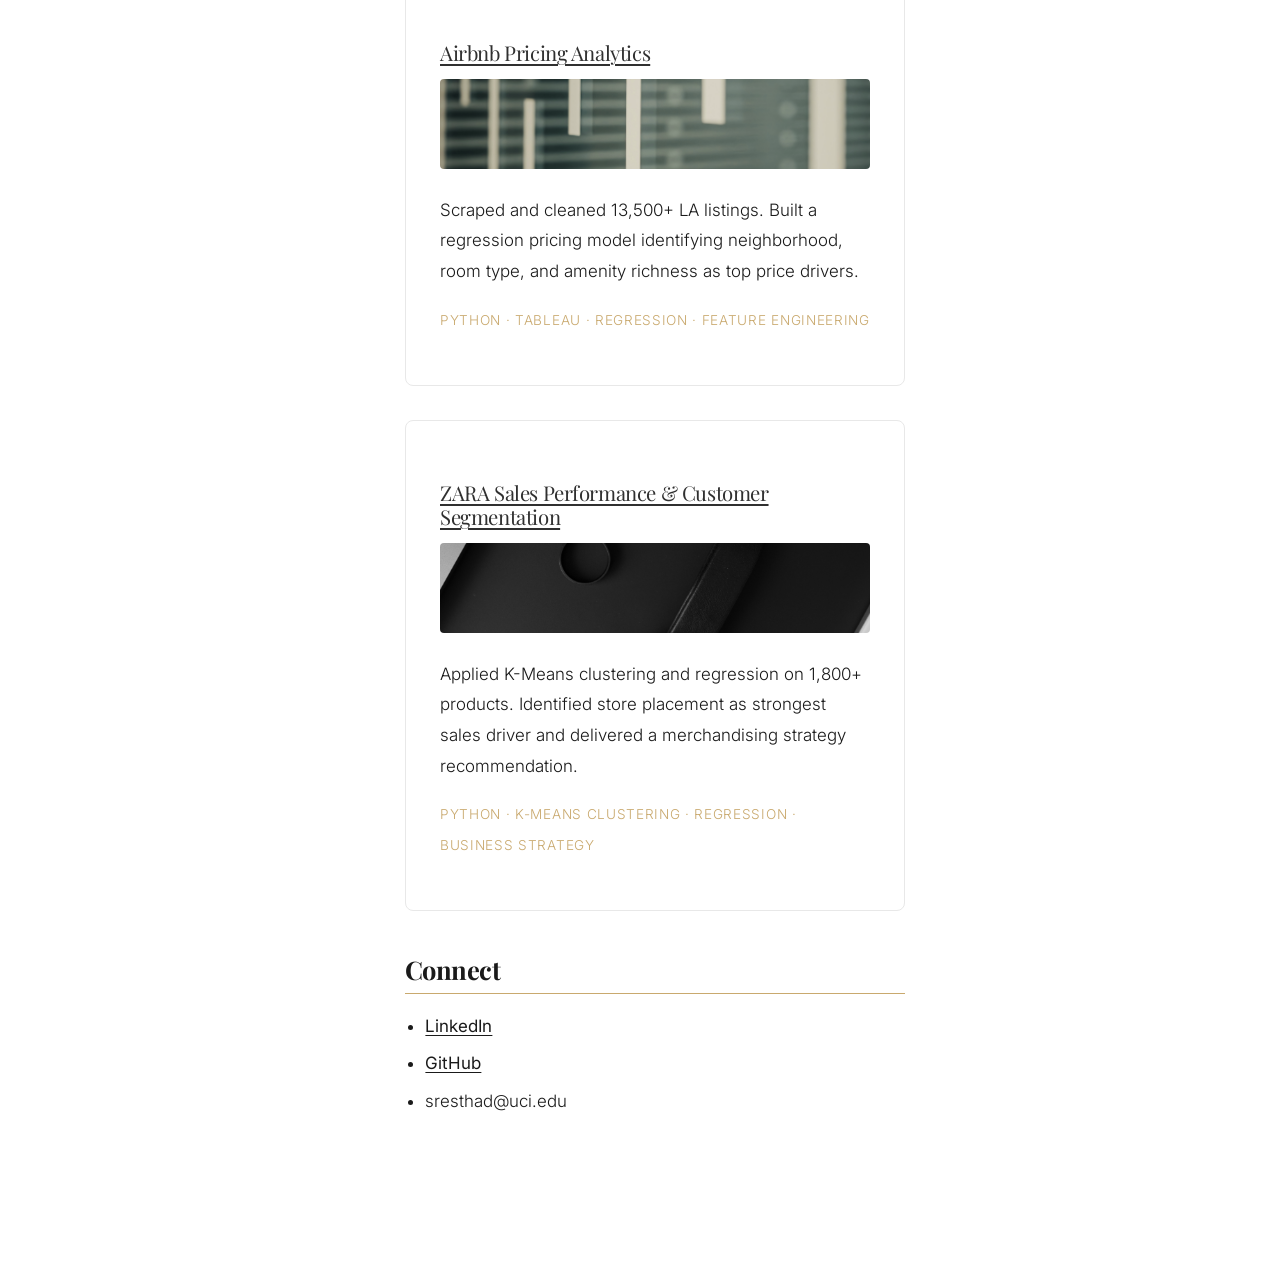
==== commit 2cdae3be: "deploy: a1426c43057a364f6f22953fd6b606c79447ddd7" ====
--- a/index.html
+++ b/index.html
@@ -42,7 +42,7 @@
 <link href="site_libs/quarto-html/quarto-syntax-highlighting-7f8f88aac4f3542376d5c11b86a4c14d.css" rel="stylesheet" id="quarto-text-highlighting-styles">
 <script src="site_libs/bootstrap/bootstrap.min.js"></script>
 <link href="site_libs/bootstrap/bootstrap-icons.css" rel="stylesheet">
-<link href="site_libs/bootstrap/bootstrap-f7333b7c44a7c3d55afcc11699a363c3.min.css" rel="stylesheet" append-hash="true" id="quarto-bootstrap" data-mode="light">
+<link href="site_libs/bootstrap/bootstrap-f70273e6d8755d7a5effca0a69792845.min.css" rel="stylesheet" append-hash="true" id="quarto-bootstrap" data-mode="light">
 <script id="quarto-search-options" type="application/json">{
   "location": "navbar",
   "copy-button": false,
@@ -81,26 +81,11 @@
   <header id="quarto-header" class="headroom fixed-top">
     <nav class="navbar navbar-expand-lg " data-bs-theme="dark">
       <div class="navbar-container container-fluid">
-      <div class="navbar-brand-container mx-auto">
-    <a class="navbar-brand" href="./index.html">
-    <span class="navbar-title">Srestha Datta</span>
-    </a>
-  </div>
             <div id="quarto-search" class="" title="Search"></div>
           <button class="navbar-toggler" type="button" data-bs-toggle="collapse" data-bs-target="#navbarCollapse" aria-controls="navbarCollapse" role="menu" aria-expanded="false" aria-label="Toggle navigation" onclick="if (window.quartoToggleHeadroom) { window.quartoToggleHeadroom(); }">
   <span class="navbar-toggler-icon"></span>
 </button>
           <div class="collapse navbar-collapse" id="navbarCollapse">
-            <ul class="navbar-nav navbar-nav-scroll me-auto">
-  <li class="nav-item">
-    <a class="nav-link active" href="./index.html" aria-current="page"> 
-<span class="menu-text">Home</span></a>
-  </li>  
-  <li class="nav-item">
-    <a class="nav-link" href="./about.html"> 
-<span class="menu-text">About</span></a>
-  </li>  
-</ul>
             <ul class="navbar-nav navbar-nav-scroll ms-auto">
   <li class="nav-item compact">
     <a class="nav-link" href="https://www.linkedin.com/in/sresthadatta-316541162"> <i class="bi bi-linkedin" role="img">
--- a/styles.css
+++ b/styles.css
@@ -1,8 +1,106 @@
+/* Typography */
+@import url('https://fonts.googleapis.com/css2?family=Playfair+Display:wght@700&family=Inter:wght@300;400;500&display=swap');
+
+body {
+  font-family: 'Inter', sans-serif;
+  font-weight: 300;
+  color: #1a1a1a;
+  background-color: #ffffff;
+  font-size: 1rem;
+  line-height: 1.8;
+}
+
+h1, h2, h3 {
+  font-family: 'Playfair Display', serif;
+  font-weight: 700;
+  color: #1a1a1a;
+  letter-spacing: -0.02em;
+}
+
+h1 {
+  font-size: 3.5rem;
+  line-height: 1.1;
+  margin-bottom: 1.5rem;
+}
+
+h2 {
+  font-size: 1.5rem;
+  margin-top: 2.5rem;
+  margin-bottom: 1rem;
+  border-bottom: 1px solid #c9a96e;
+  padding-bottom: 0.5rem;
+}
+
+/* Navbar */
+.navbar {
+  background-color: #ffffff !important;
+  border-bottom: 1px solid #e8e8e8;
+  padding: 1.2rem 2rem;
+}
+
+.navbar-brand {
+  font-family: 'Inter', sans-serif;
+  font-weight: 500;
+  font-size: 1rem;
+  color: #1a1a1a !important;
+  letter-spacing: 0.05em;
+  text-transform: uppercase;
+}
+
+.nav-link {
+  color: #555 !important;
+  font-size: 0.85rem;
+  letter-spacing: 0.05em;
+  text-transform: uppercase;
+  font-weight: 400;
+}
+
+.nav-link:hover {
+  color: #1a1a1a !important;
+}
+
+/* Main content */
+#quarto-content {
+  max-width: 780px;
+  margin: 0 auto;
+  padding: 0 2rem 4rem;
+}
+
+/* Links */
+a {
+  color: #1a1a1a;
+  text-decoration: underline;
+  text-underline-offset: 3px;
+}
+
+a:hover {
+  color: #c9a96e;
+}
+
+/* List styling */
+ul {
+  padding-left: 1.2rem;
+}
+
+li {
+  margin-bottom: 0.4rem;
+}
+
 /* Hero Section */
 .hero-section {
   text-align: center;
-  padding: 6rem 2rem 4rem;
+  padding: 0 0 4rem;
   border-bottom: 1px solid #e8e8e8;
+  margin-bottom: 3rem;
+}
+
+.hero-section img {
+  width: 100%;
+  height: 480px;
+  object-fit: cover;
+  object-position: center;
+  margin-bottom: 3rem;
+  filter: grayscale(15%);
 }
 
 .hero-section h1 {
@@ -14,32 +112,13 @@
 .hero-section em {
   font-family: 'Inter', sans-serif;
   font-weight: 300;
-  font-size: 1.1rem;
+  font-size: 1rem;
   color: #888;
   font-style: normal;
-  letter-spacing: 0.1em;
+  letter-spacing: 0.15em;
   text-transform: uppercase;
-}
-
-/* Gallery Strip */
-.gallery-strip {
-  display: flex;
-  gap: 1rem;
-  margin: 3rem 0;
-  height: 280px;
-  overflow: hidden;
-}
-
-.gallery-strip img {
-  flex: 1;
-  object-fit: cover;
-  border-radius: 4px;
-  filter: grayscale(20%);
-  transition: filter 0.3s ease;
-}
-
-.gallery-strip img:hover {
-  filter: grayscale(0%);
+  display: block;
+  margin-bottom: 2rem;
 }
 
 /* Project Cards */
@@ -56,12 +135,14 @@
 }
 
 .project-card img {
-  width: 100%;
-  height: 200px;
-  object-fit: cover;
-  border-radius: 4px;
-  margin-bottom: 1.5rem;
+  width: 100% !important;
+  height: 90px !important;
+  object-fit: cover !important;
+  object-position: center !important;
+  border-radius: 4px !important;
+  margin-bottom: 1.5rem !important;
   filter: grayscale(30%);
+  display: block;
 }
 
 .project-card h3 {
@@ -75,4 +156,12 @@
   font-style: normal;
   letter-spacing: 0.05em;
   text-transform: uppercase;
+}
+
+/* Footer */
+.nav-footer {
+  border-top: 1px solid #e8e8e8;
+  font-size: 0.8rem;
+  color: #999;
+  padding: 1.5rem 2rem;
 }
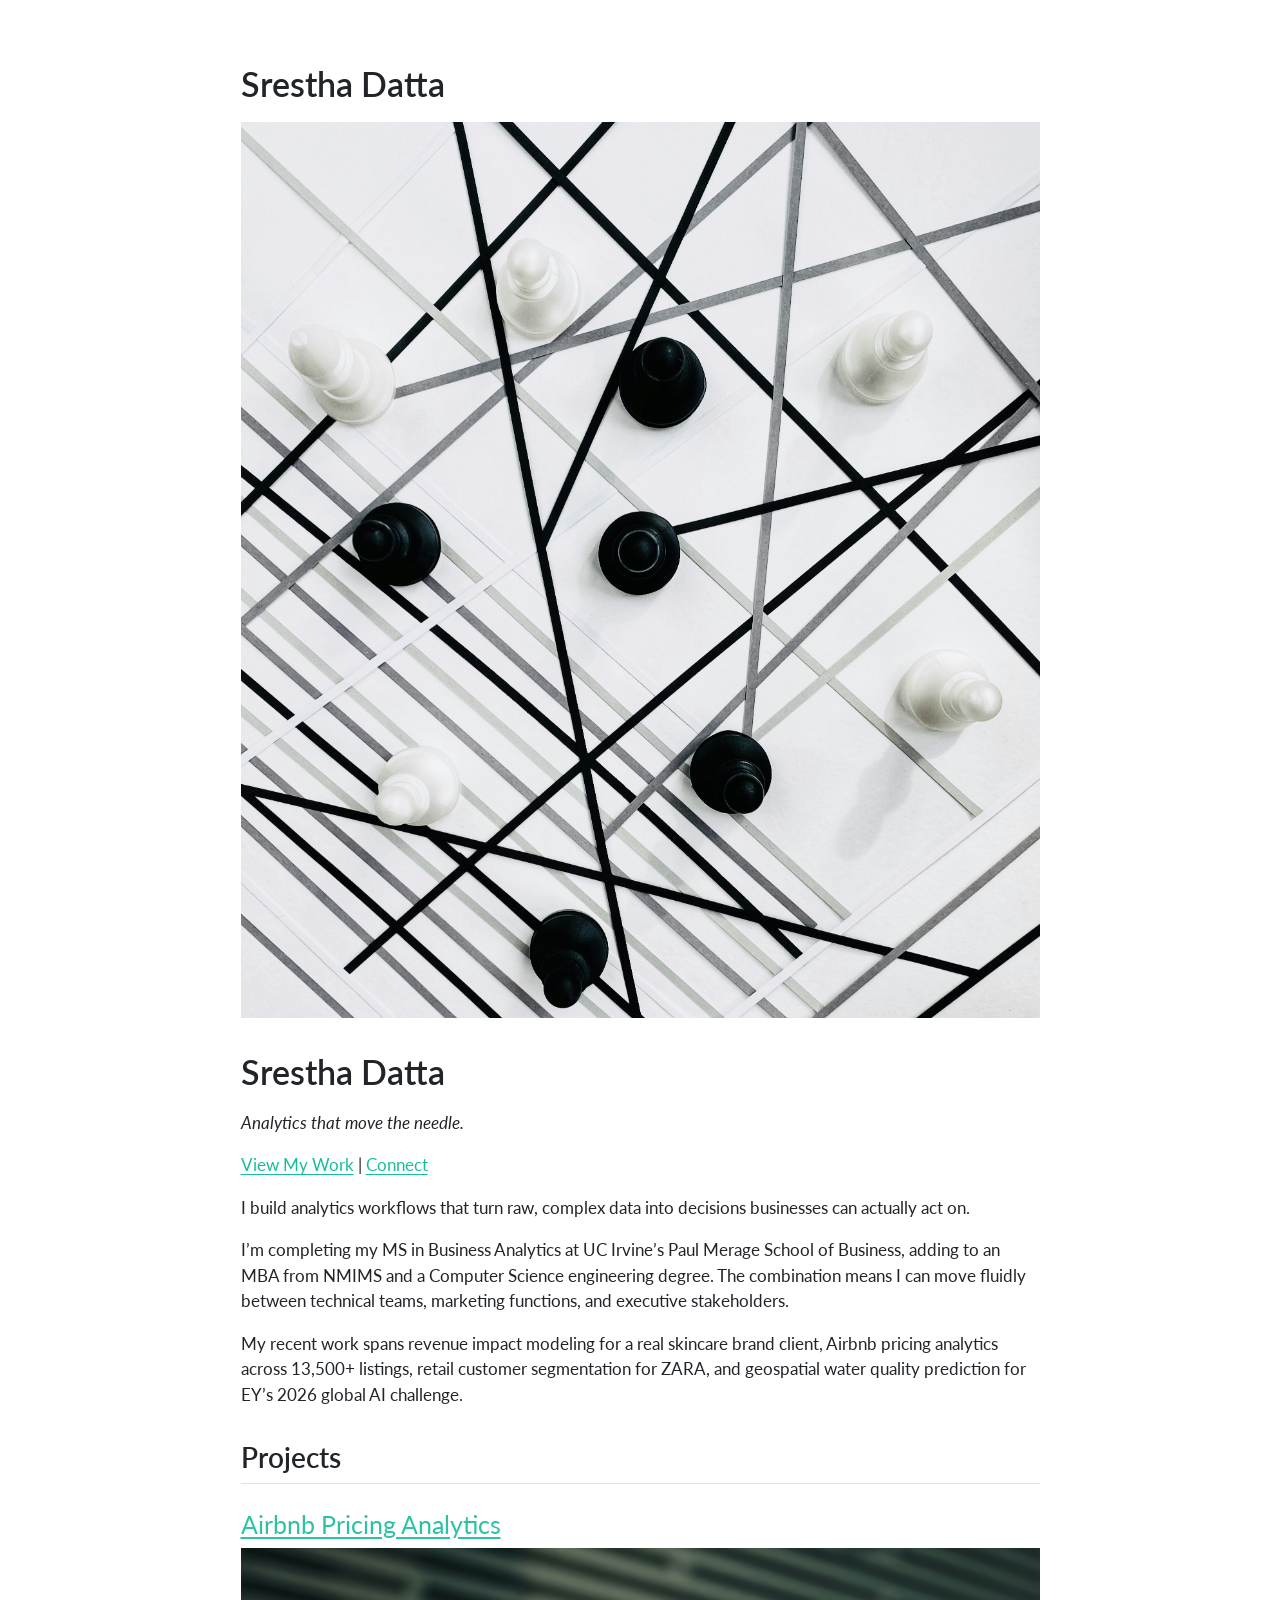
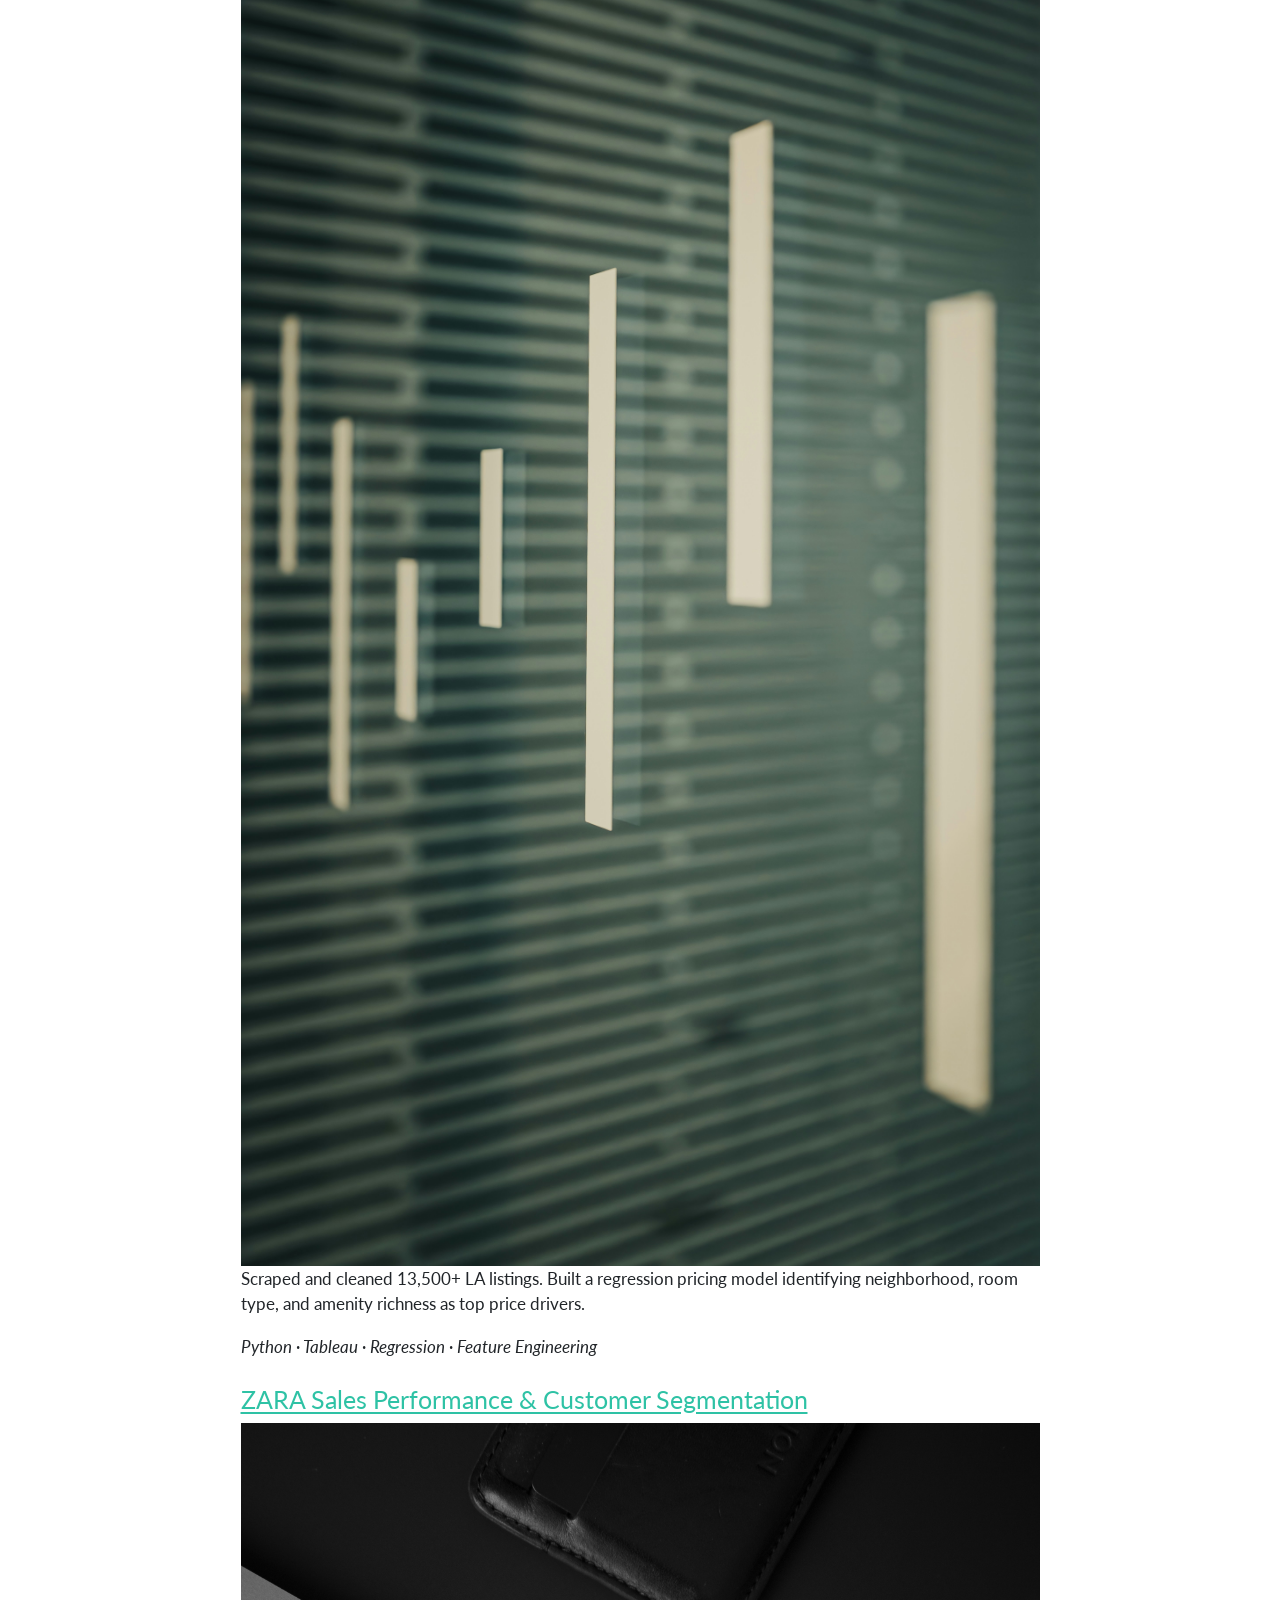
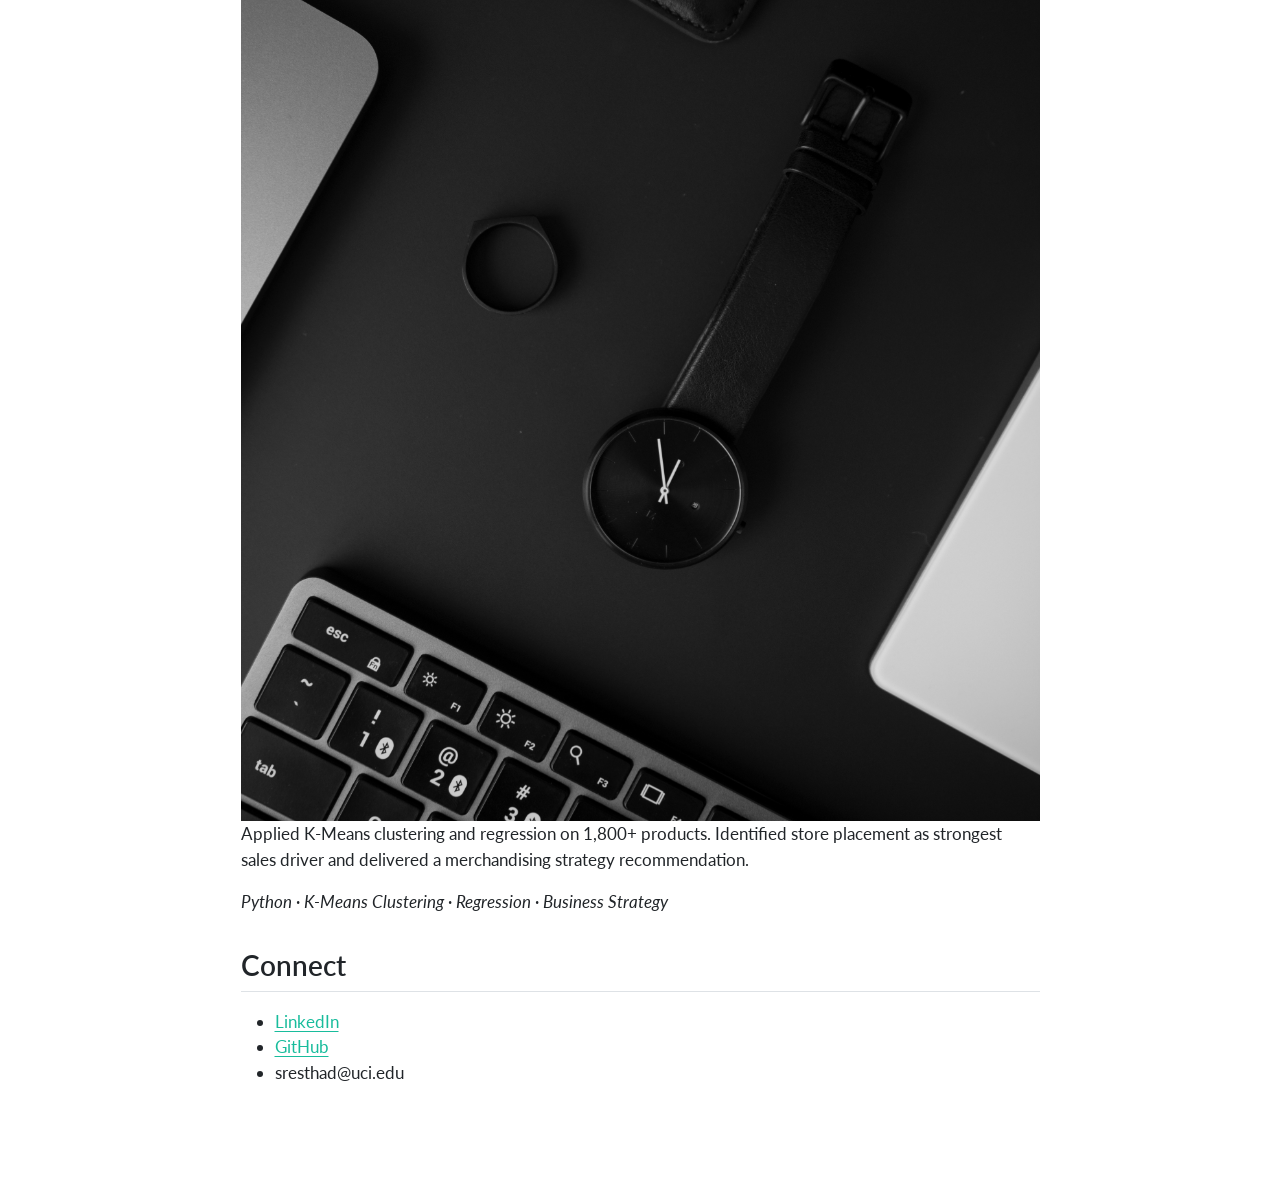
==== commit 66089c18: "deploy: eb7ee3b46376a2c05082336e29ed3f87dd12c573" ====
--- a/index.html
+++ b/index.html
@@ -42,7 +42,7 @@
 <link href="site_libs/quarto-html/quarto-syntax-highlighting-7f8f88aac4f3542376d5c11b86a4c14d.css" rel="stylesheet" id="quarto-text-highlighting-styles">
 <script src="site_libs/bootstrap/bootstrap.min.js"></script>
 <link href="site_libs/bootstrap/bootstrap-icons.css" rel="stylesheet">
-<link href="site_libs/bootstrap/bootstrap-f70273e6d8755d7a5effca0a69792845.min.css" rel="stylesheet" append-hash="true" id="quarto-bootstrap" data-mode="light">
+<link href="site_libs/bootstrap/bootstrap-e6f18997c2ed83bb5868f101c45a6025.min.css" rel="stylesheet" append-hash="true" id="quarto-bootstrap" data-mode="light">
 <script id="quarto-search-options" type="application/json">{
   "location": "navbar",
   "copy-button": false,
--- a/styles.css
+++ b/styles.css
@@ -1,3 +1,14 @@
+/* Hide navbar completely */
+.navbar {
+  display: none !important;
+}
+
+#quarto-content {
+  padding-top: 2rem !important;
+}
+
+/* Typography */
+@import url('https://fonts.google...
 /* Typography */
 @import url('https://fonts.googleapis.com/css2?family=Playfair+Display:wght@700&family=Inter:wght@300;400;500&display=swap');
 
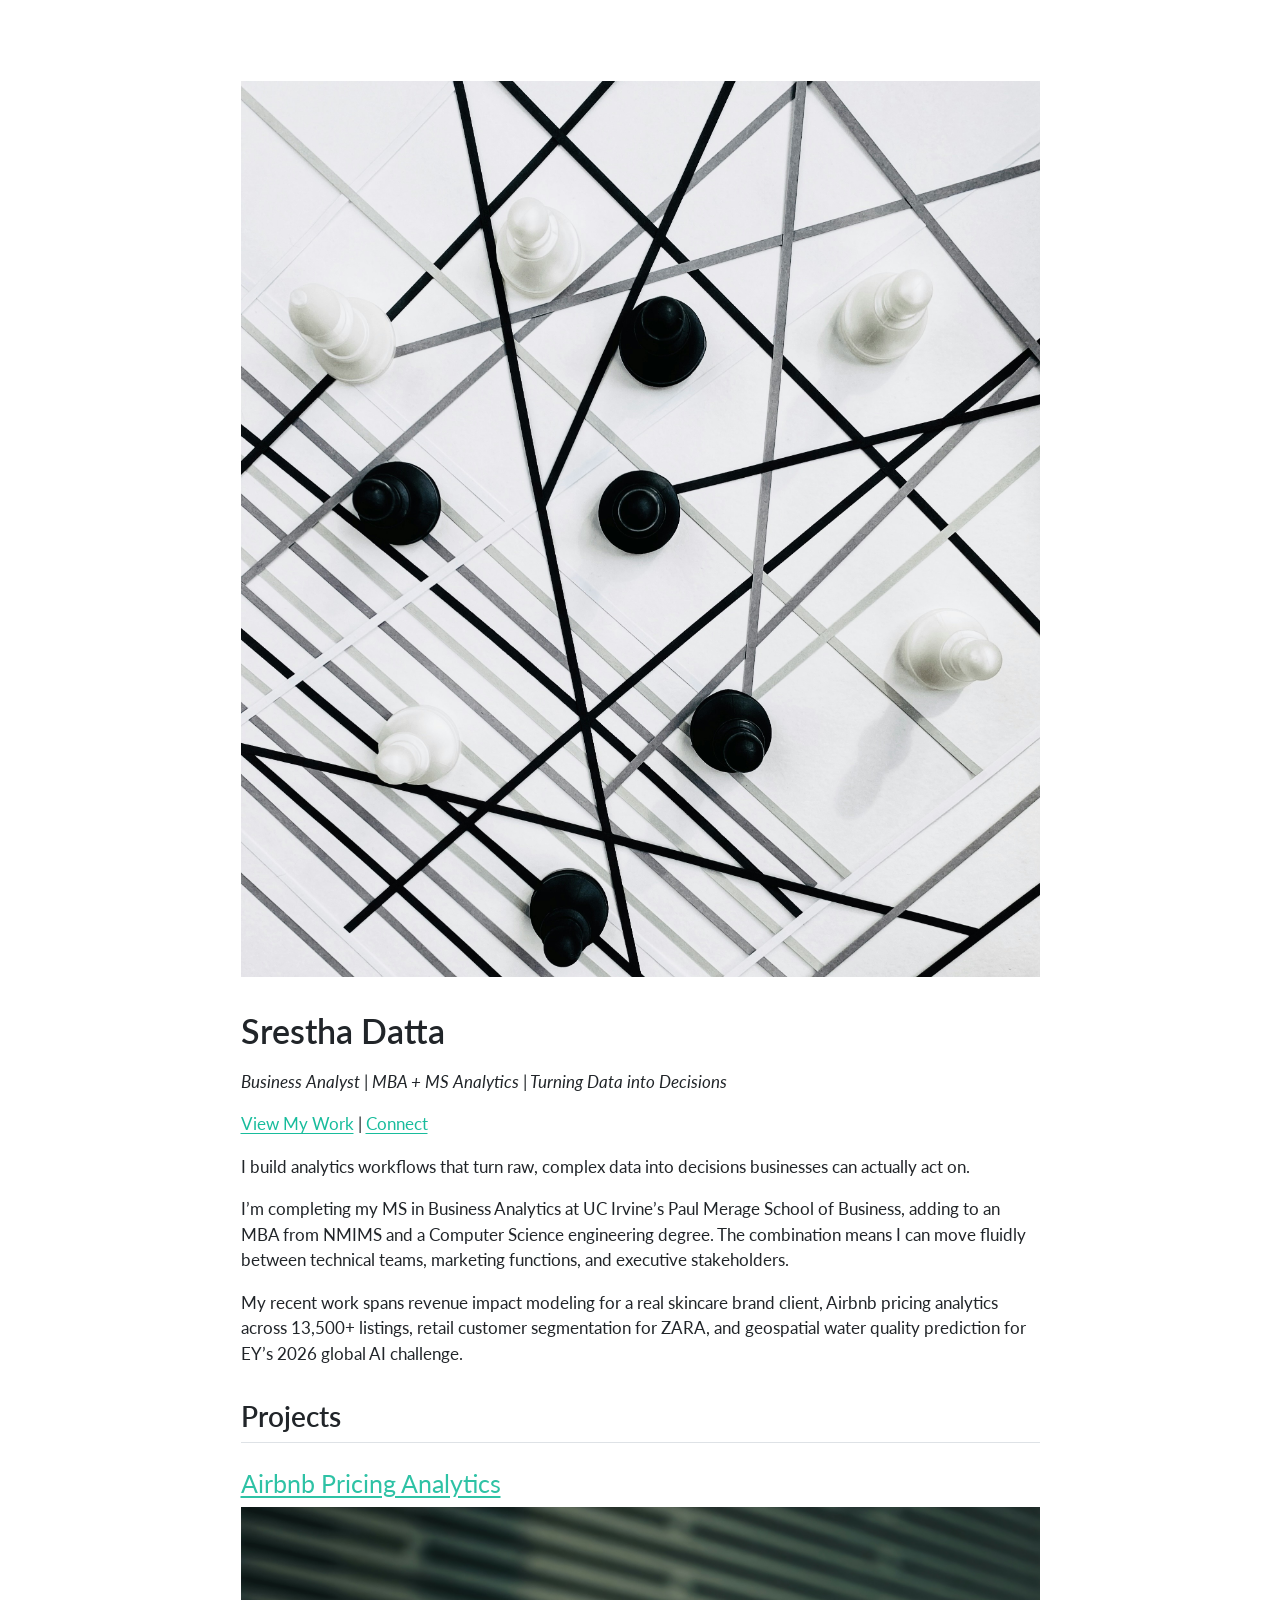
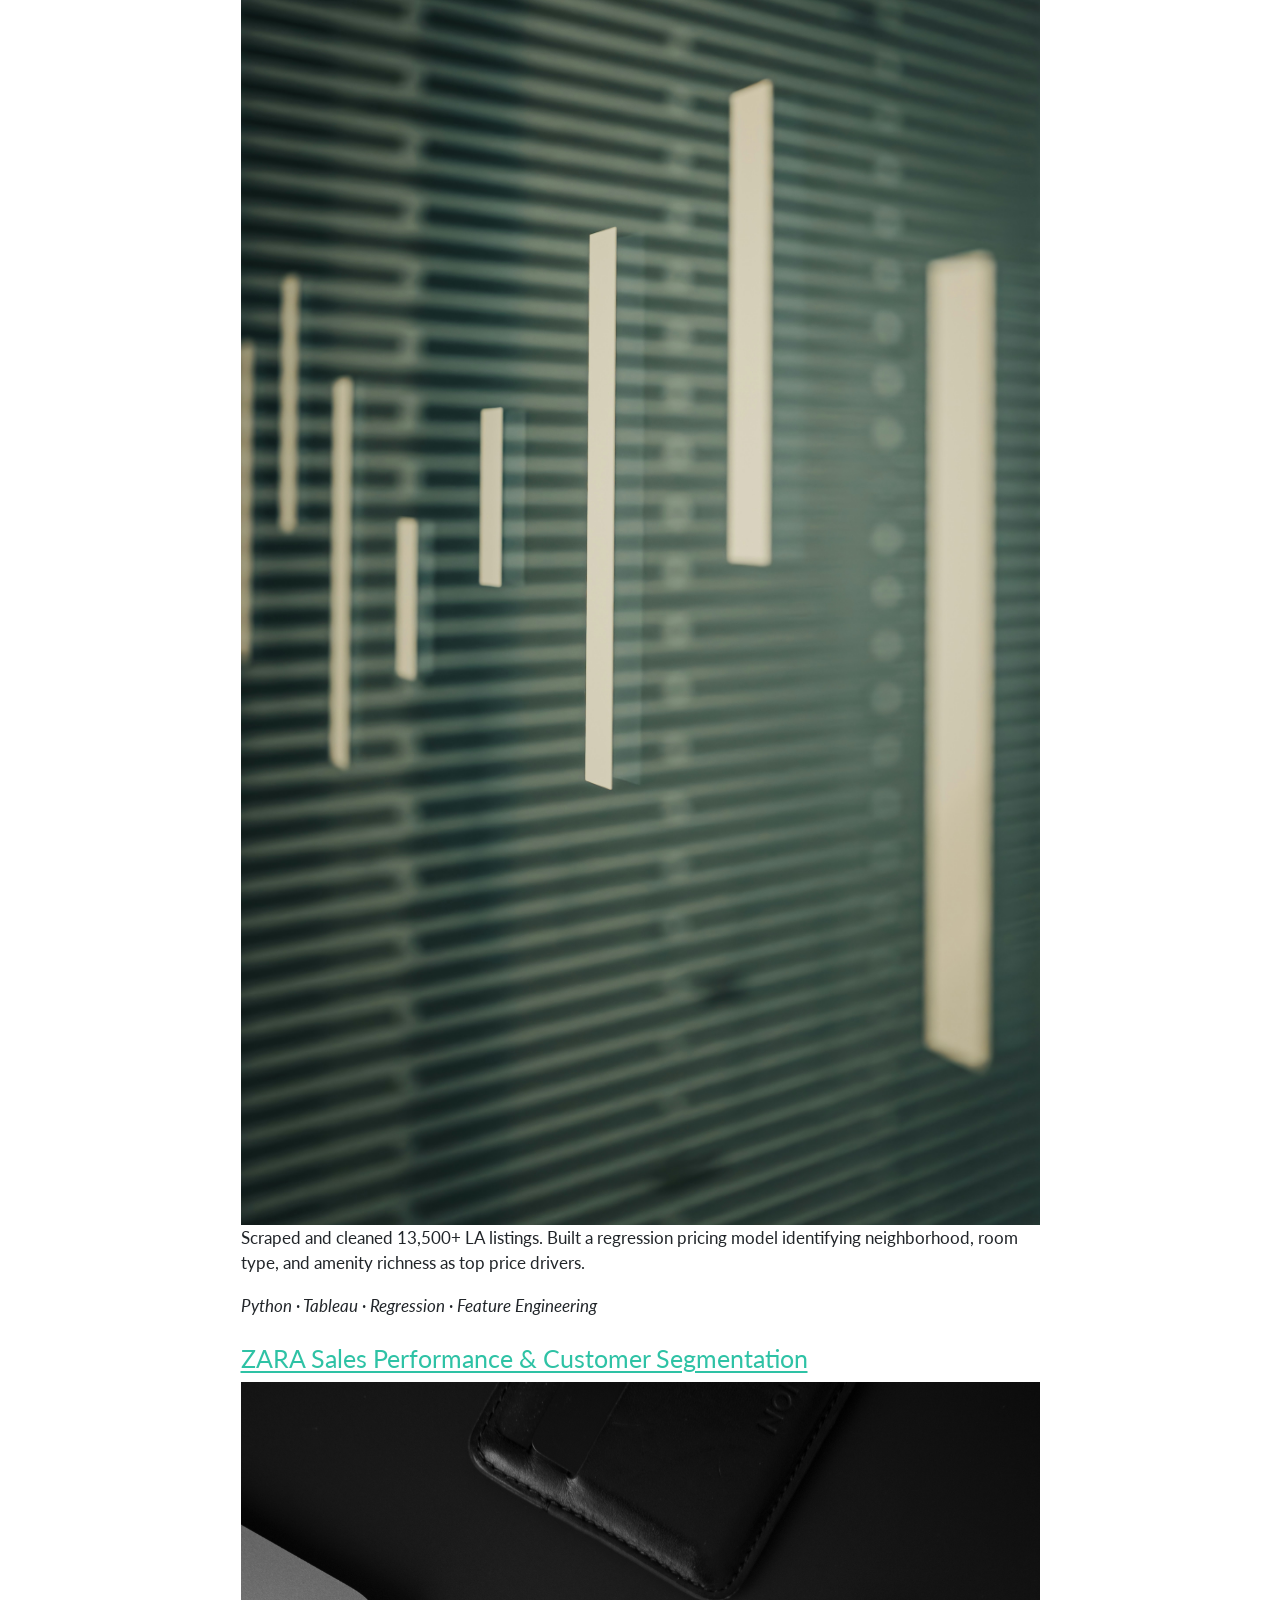
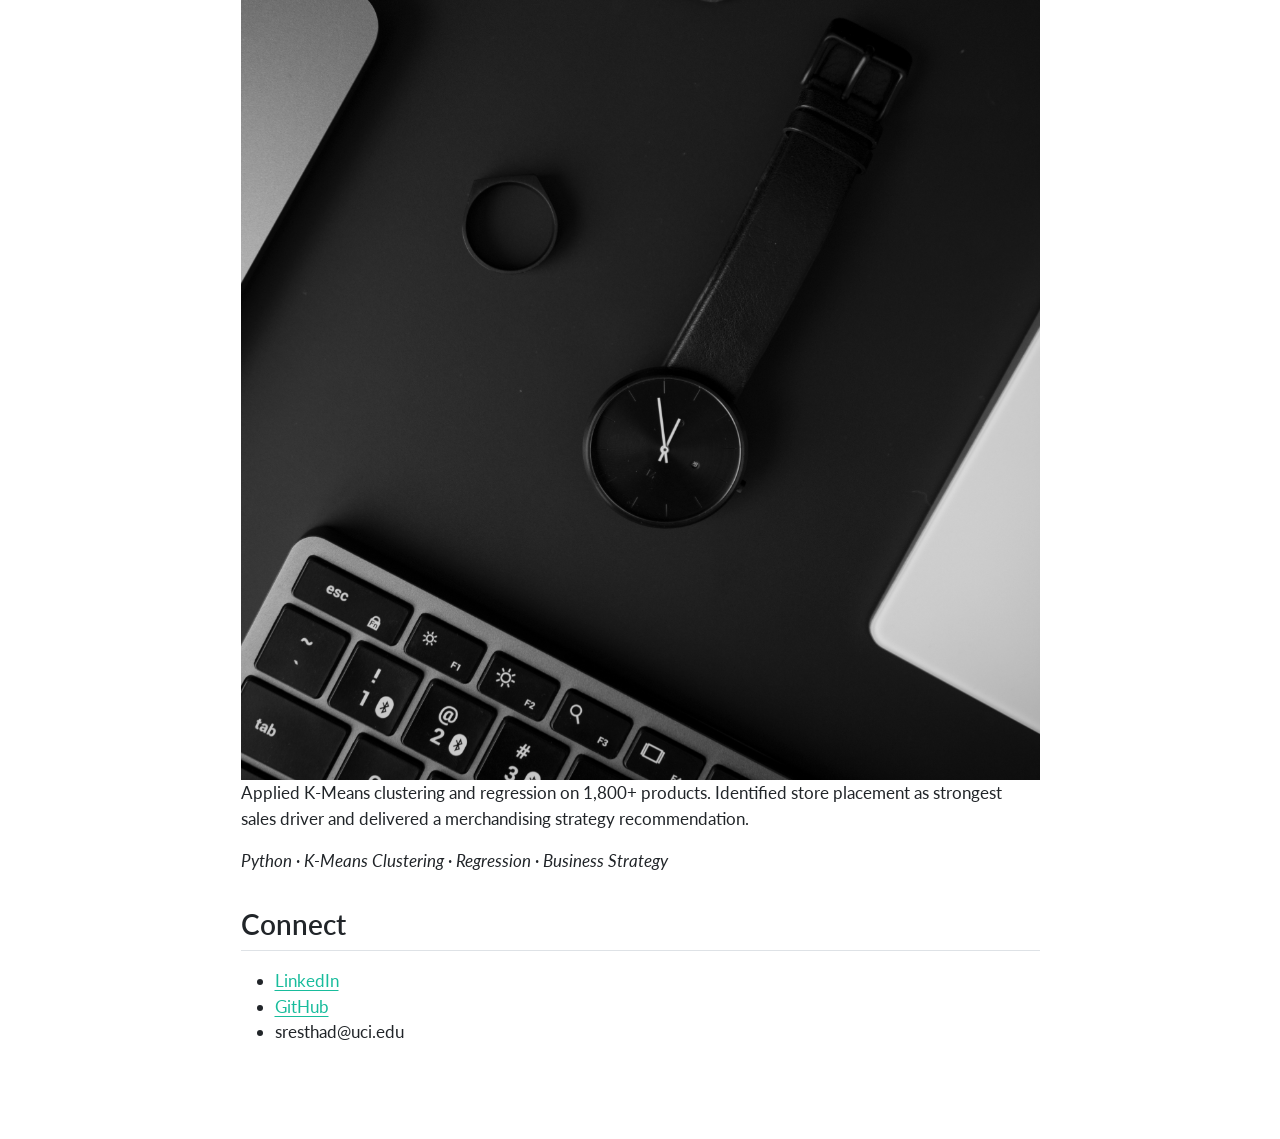
==== commit e6e9545b: "deploy: 277f69252532e6ae6f4a6505f5c963a2c94c81e3" ====
--- a/index.html
+++ b/index.html
@@ -7,7 +7,7 @@
 <meta name="viewport" content="width=device-width, initial-scale=1.0, user-scalable=yes">
 
 
-<title>Srestha Datta</title>
+<title>index</title>
 <style>
 /* Default styles provided by pandoc.
 ** See https://pandoc.org/MANUAL.html#variables-for-html for config info.
@@ -42,7 +42,7 @@
 <link href="site_libs/quarto-html/quarto-syntax-highlighting-7f8f88aac4f3542376d5c11b86a4c14d.css" rel="stylesheet" id="quarto-text-highlighting-styles">
 <script src="site_libs/bootstrap/bootstrap.min.js"></script>
 <link href="site_libs/bootstrap/bootstrap-icons.css" rel="stylesheet">
-<link href="site_libs/bootstrap/bootstrap-e6f18997c2ed83bb5868f101c45a6025.min.css" rel="stylesheet" append-hash="true" id="quarto-bootstrap" data-mode="light">
+<link href="site_libs/bootstrap/bootstrap-f70273e6d8755d7a5effca0a69792845.min.css" rel="stylesheet" append-hash="true" id="quarto-bootstrap" data-mode="light">
 <script id="quarto-search-options" type="application/json">{
   "location": "navbar",
   "copy-button": false,
@@ -110,32 +110,16 @@
 <!-- margin-sidebar -->
     
 <!-- main -->
-<main class="content" id="quarto-document-content">
-
-<header id="title-block-header" class="quarto-title-block default">
-<div class="quarto-title">
-<h1 class="title">Srestha Datta</h1>
-</div>
-
-
-
-<div class="quarto-title-meta">
-
-    
-  
-    
-  </div>
-  
-
-
-</header>
+<main class="content" id="quarto-document-content"><header id="title-block-header" class="quarto-title-block"></header>
+
+
 
 
 <div class="hero-section">
 <p><img src="images/anna-liski-QCt93oSosQQ-unsplash.jpg" class="img-fluid"></p>
 <section id="srestha-datta" class="level1">
 <h1>Srestha Datta</h1>
-<p><em>Analytics that move the needle.</em></p>
+<p><em>Business Analyst | MBA + MS Analytics | Turning Data into Decisions</em></p>
 <p><a href="#projects">View My Work</a> | <a href="#connect">Connect</a></p>
 </section>
 </div>
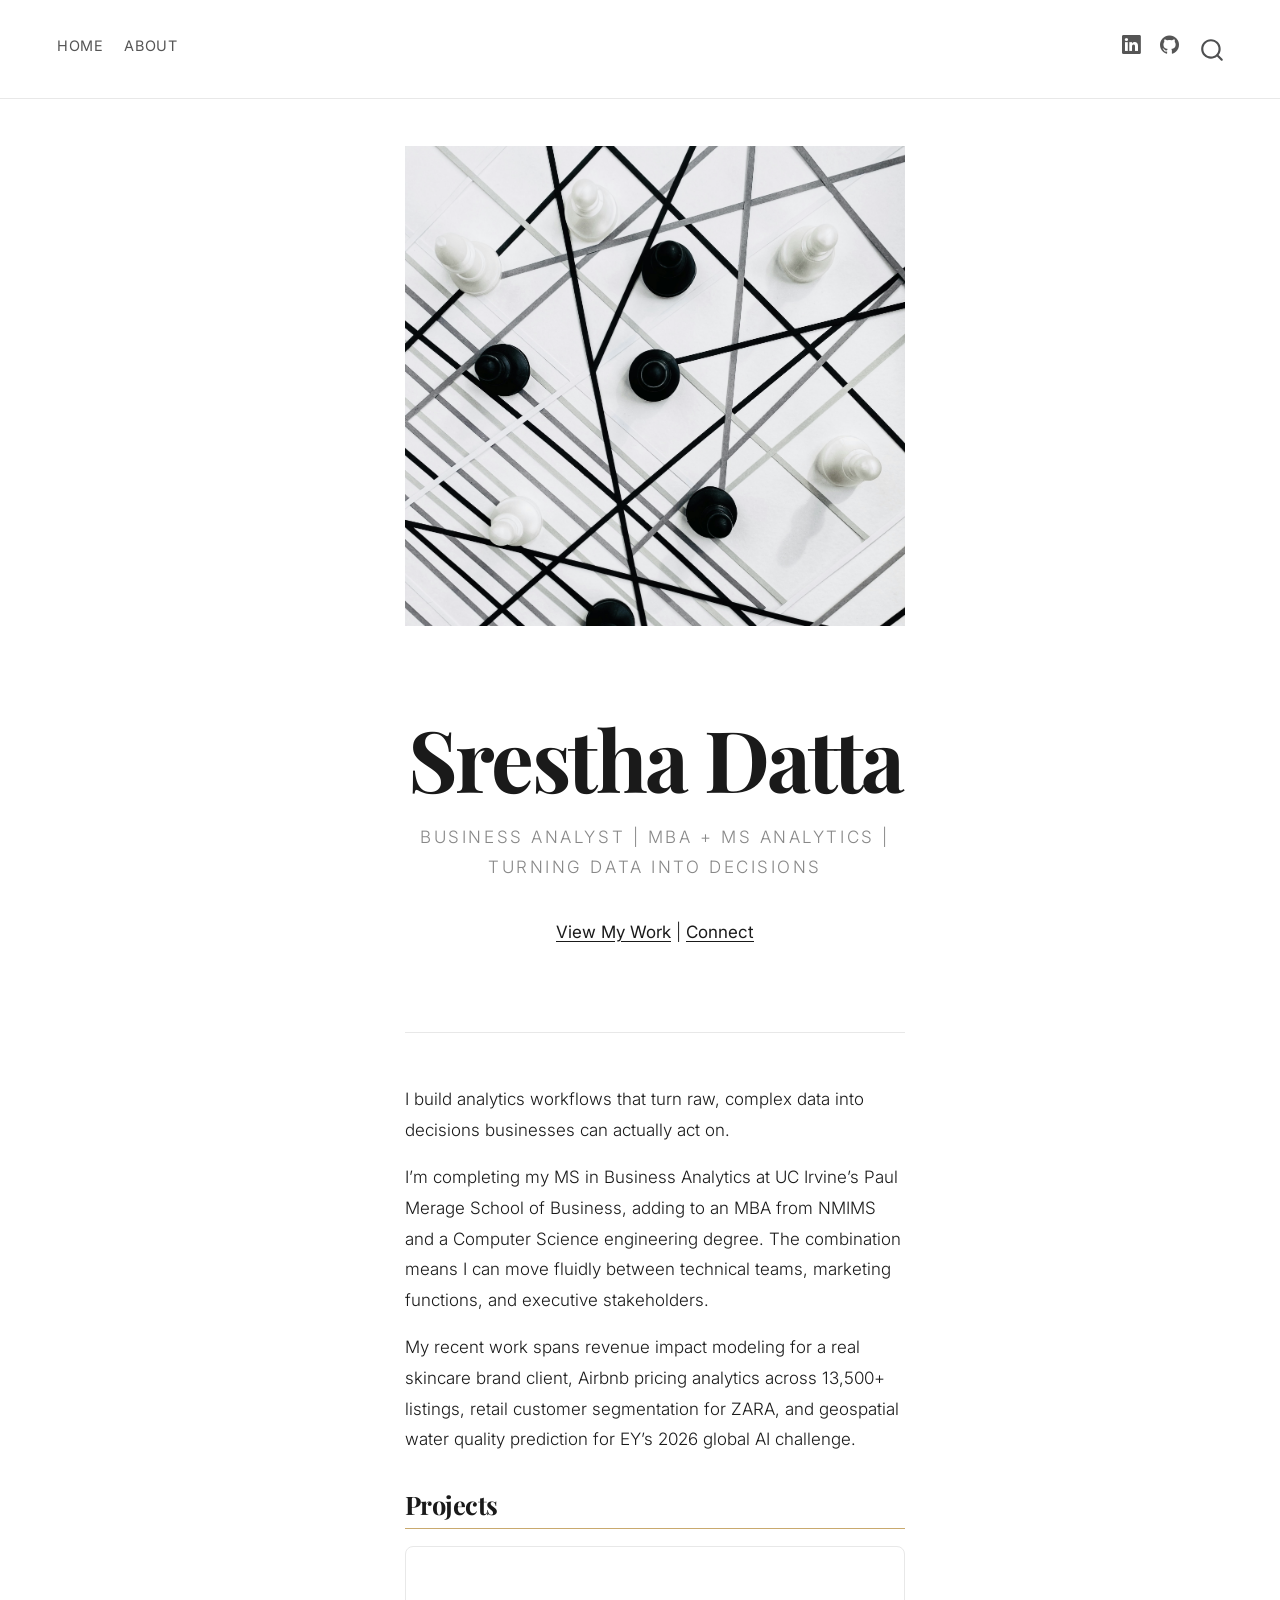
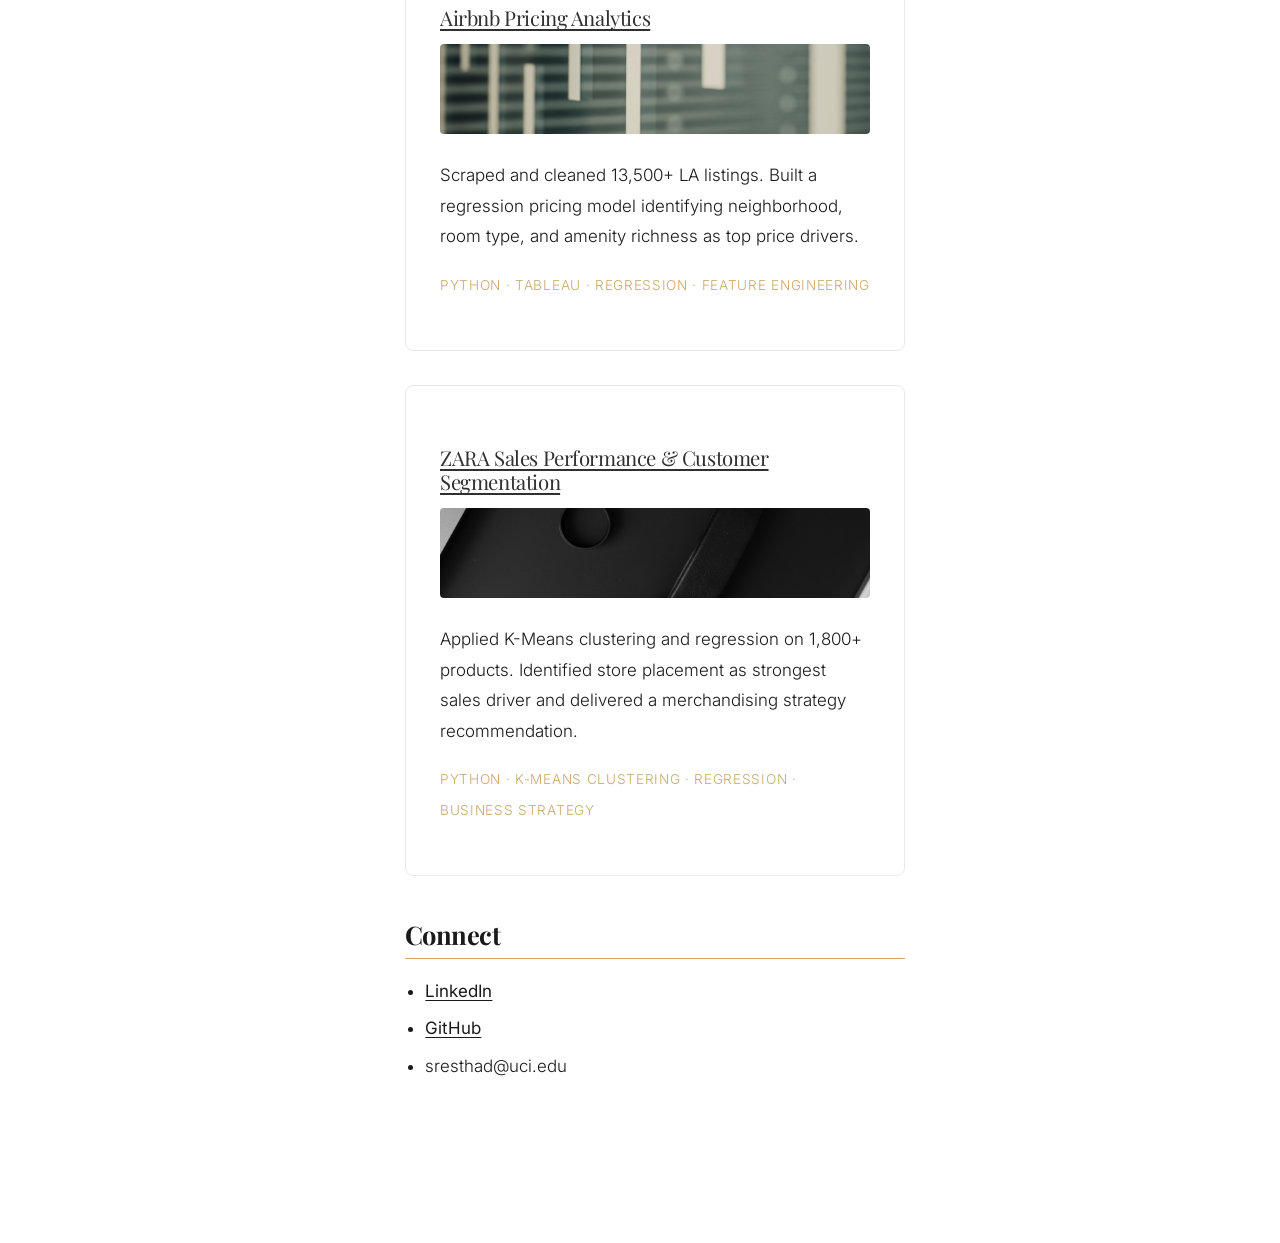
==== commit d11fd12b: "deploy: 152ee296494f540793a8db1ccc568b10bea7fe16" ====
--- a/index.html
+++ b/index.html
@@ -86,6 +86,16 @@
   <span class="navbar-toggler-icon"></span>
 </button>
           <div class="collapse navbar-collapse" id="navbarCollapse">
+            <ul class="navbar-nav navbar-nav-scroll me-auto">
+  <li class="nav-item">
+    <a class="nav-link active" href="./index.html" aria-current="page"> 
+<span class="menu-text">Home</span></a>
+  </li>  
+  <li class="nav-item">
+    <a class="nav-link" href="./about.html"> 
+<span class="menu-text">About</span></a>
+  </li>  
+</ul>
             <ul class="navbar-nav navbar-nav-scroll ms-auto">
   <li class="nav-item compact">
     <a class="nav-link" href="https://www.linkedin.com/in/sresthadatta-316541162"> <i class="bi bi-linkedin" role="img">
--- a/styles.css
+++ b/styles.css
@@ -1,14 +1,3 @@
-/* Hide navbar completely */
-.navbar {
-  display: none !important;
-}
-
-#quarto-content {
-  padding-top: 2rem !important;
-}
-
-/* Typography */
-@import url('https://fonts.google...
 /* Typography */
 @import url('https://fonts.googleapis.com/css2?family=Playfair+Display:wght@700&family=Inter:wght@300;400;500&display=swap');
 
@@ -45,17 +34,12 @@
 /* Navbar */
 .navbar {
   background-color: #ffffff !important;
-  border-bottom: 1px solid #e8e8e8;
-  padding: 1.2rem 2rem;
+  border-bottom: 1px solid #e8e8e8 !important;
+  padding: 1.2rem 2rem !important;
 }
 
 .navbar-brand {
-  font-family: 'Inter', sans-serif;
-  font-weight: 500;
-  font-size: 1rem;
-  color: #1a1a1a !important;
-  letter-spacing: 0.05em;
-  text-transform: uppercase;
+  display: none !important;
 }
 
 .nav-link {
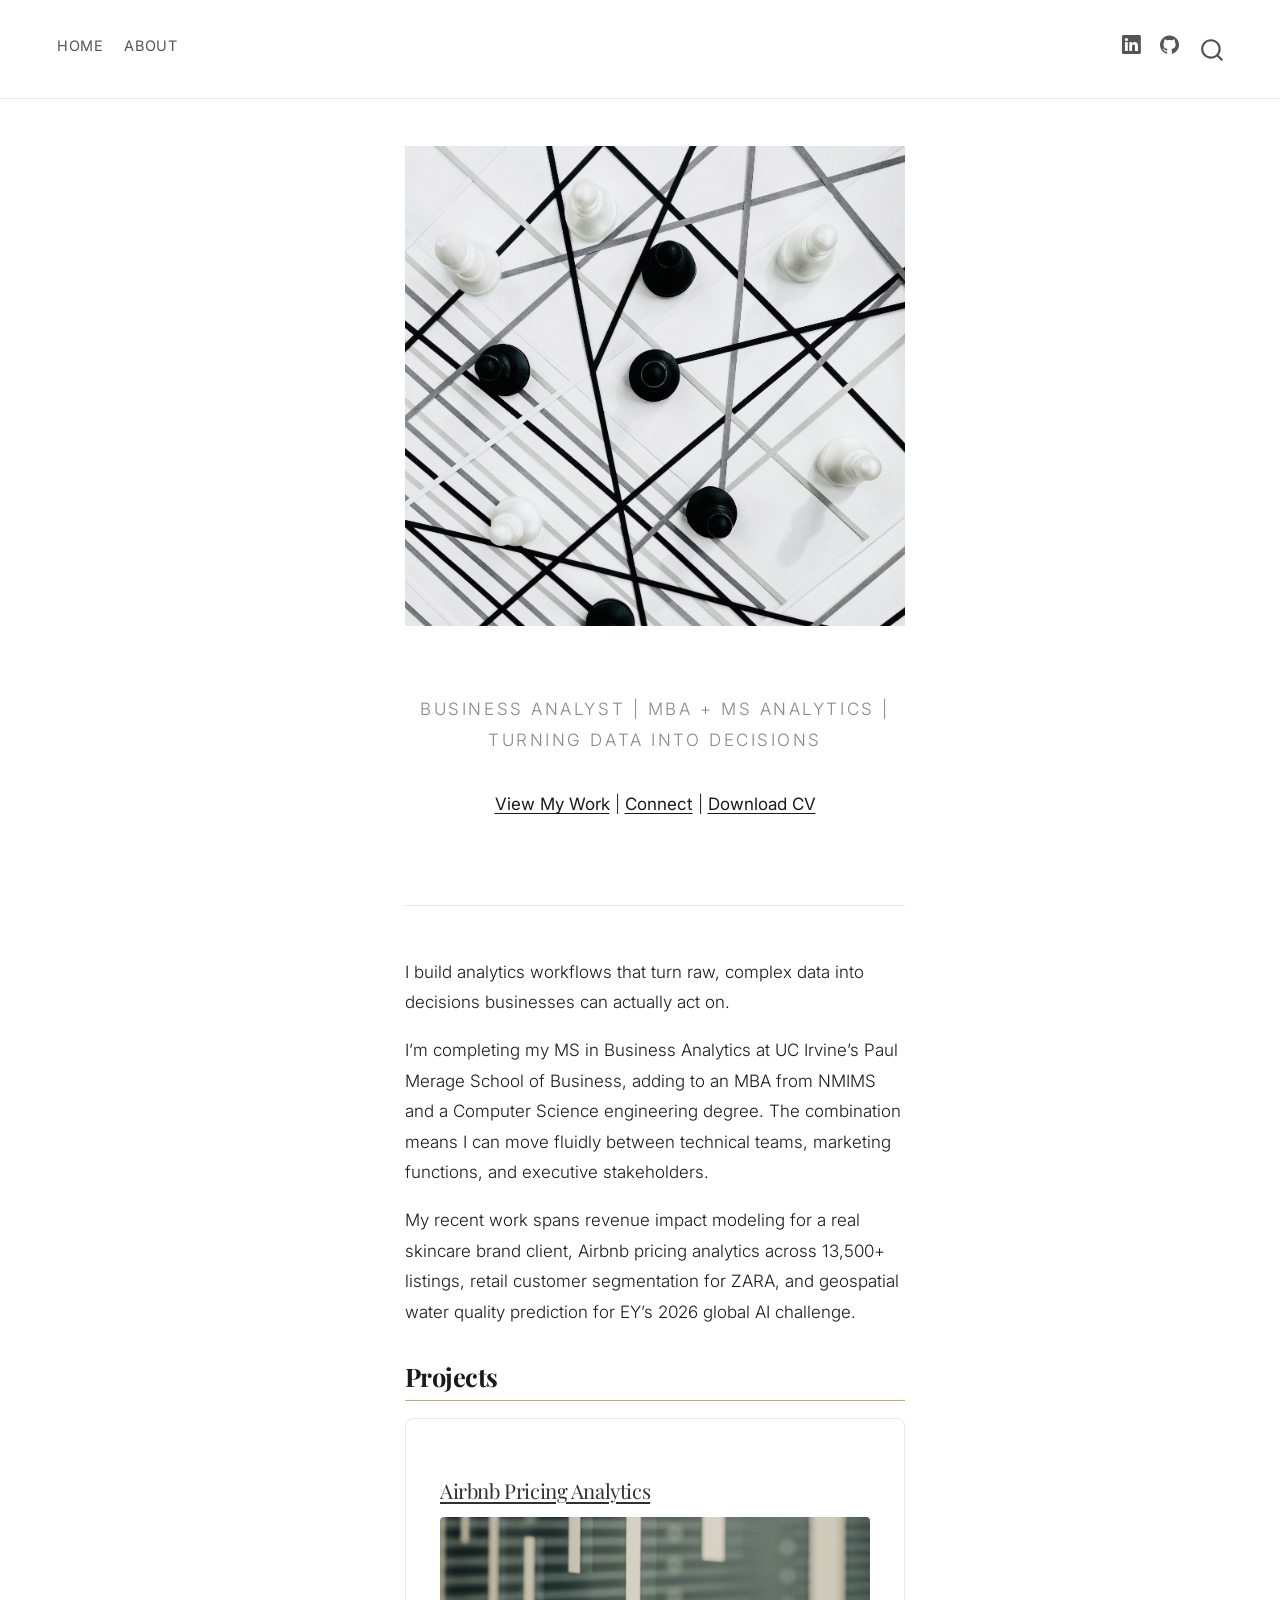
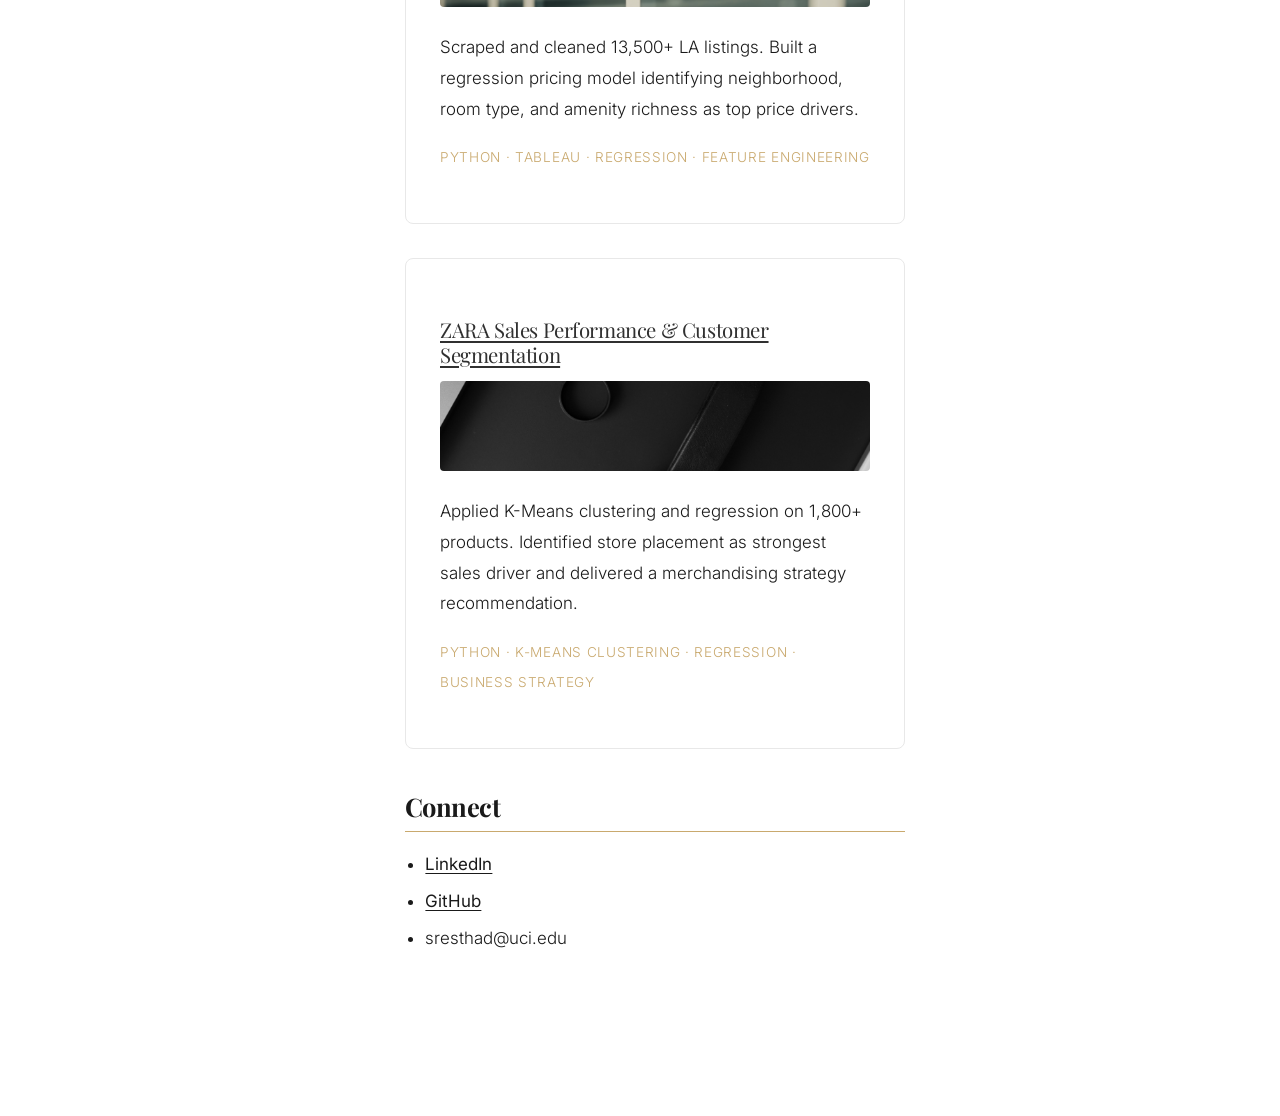
==== commit efb4d5d0: "deploy: f817d1fc589c7dd4b973c12d18d112bd06d43026" ====
--- a/index.html
+++ b/index.html
@@ -127,11 +127,8 @@
 
 <div class="hero-section">
 <p><img src="images/anna-liski-QCt93oSosQQ-unsplash.jpg" class="img-fluid"></p>
-<section id="srestha-datta" class="level1">
-<h1>Srestha Datta</h1>
 <p><em>Business Analyst | MBA + MS Analytics | Turning Data into Decisions</em></p>
-<p><a href="#projects">View My Work</a> | <a href="#connect">Connect</a></p>
-</section>
+<p><a href="#projects">View My Work</a> | <a href="#connect">Connect</a> | <a href="images/SRESTHA DATTA_Resume.pdf">Download CV</a></p>
 </div>
 <p>I build analytics workflows that turn raw, complex data into decisions businesses can actually act on.</p>
 <p>I’m completing my MS in Business Analytics at UC Irvine’s Paul Merage School of Business, adding to an MBA from NMIMS and a Computer Science engineering degree. The combination means I can move fluidly between technical teams, marketing functions, and executive stakeholders.</p>
@@ -140,12 +137,12 @@
 <h2 class="anchored" data-anchor-id="projects">Projects</h2>
 <section id="airbnb-pricing-analytics" class="level3 project-card">
 <h3 class="anchored" data-anchor-id="airbnb-pricing-analytics"><a href="https://github.com/sresthadatta/Airbnb-Analysis">Airbnb Pricing Analytics</a></h3>
-<p><img src="images/declan-sun-MF0Wf9aKxU4-unsplash.jpg" class="project-thumb img-fluid"> Scraped and cleaned 13,500+ LA listings. Built a regression pricing model identifying neighborhood, room type, and amenity richness as top price drivers.</p>
+<p><img src="images/declan-sun-MF0Wf9aKxU4-unsplash.jpg" class="img-fluid"> Scraped and cleaned 13,500+ LA listings. Built a regression pricing model identifying neighborhood, room type, and amenity richness as top price drivers.</p>
 <p><em>Python · Tableau · Regression · Feature Engineering</em></p>
 </section>
 <section id="zara-sales-performance-customer-segmentation" class="level3 project-card">
 <h3 class="anchored" data-anchor-id="zara-sales-performance-customer-segmentation"><a href="https://github.com/sresthadatta/ZARA-Marketing-Analytics">ZARA Sales Performance &amp; Customer Segmentation</a></h3>
-<p><img src="images/ernest-karchmit-0fbmfAFC_cM-unsplash.jpg" class="project-thumb img-fluid"> Applied K-Means clustering and regression on 1,800+ products. Identified store placement as strongest sales driver and delivered a merchandising strategy recommendation.</p>
+<p><img src="images/ernest-karchmit-0fbmfAFC_cM-unsplash.jpg" class="img-fluid"> Applied K-Means clustering and regression on 1,800+ products. Identified store placement as strongest sales driver and delivered a merchandising strategy recommendation.</p>
 <p><em>Python · K-Means Clustering · Regression · Business Strategy</em></p>
 </section>
 </section>
